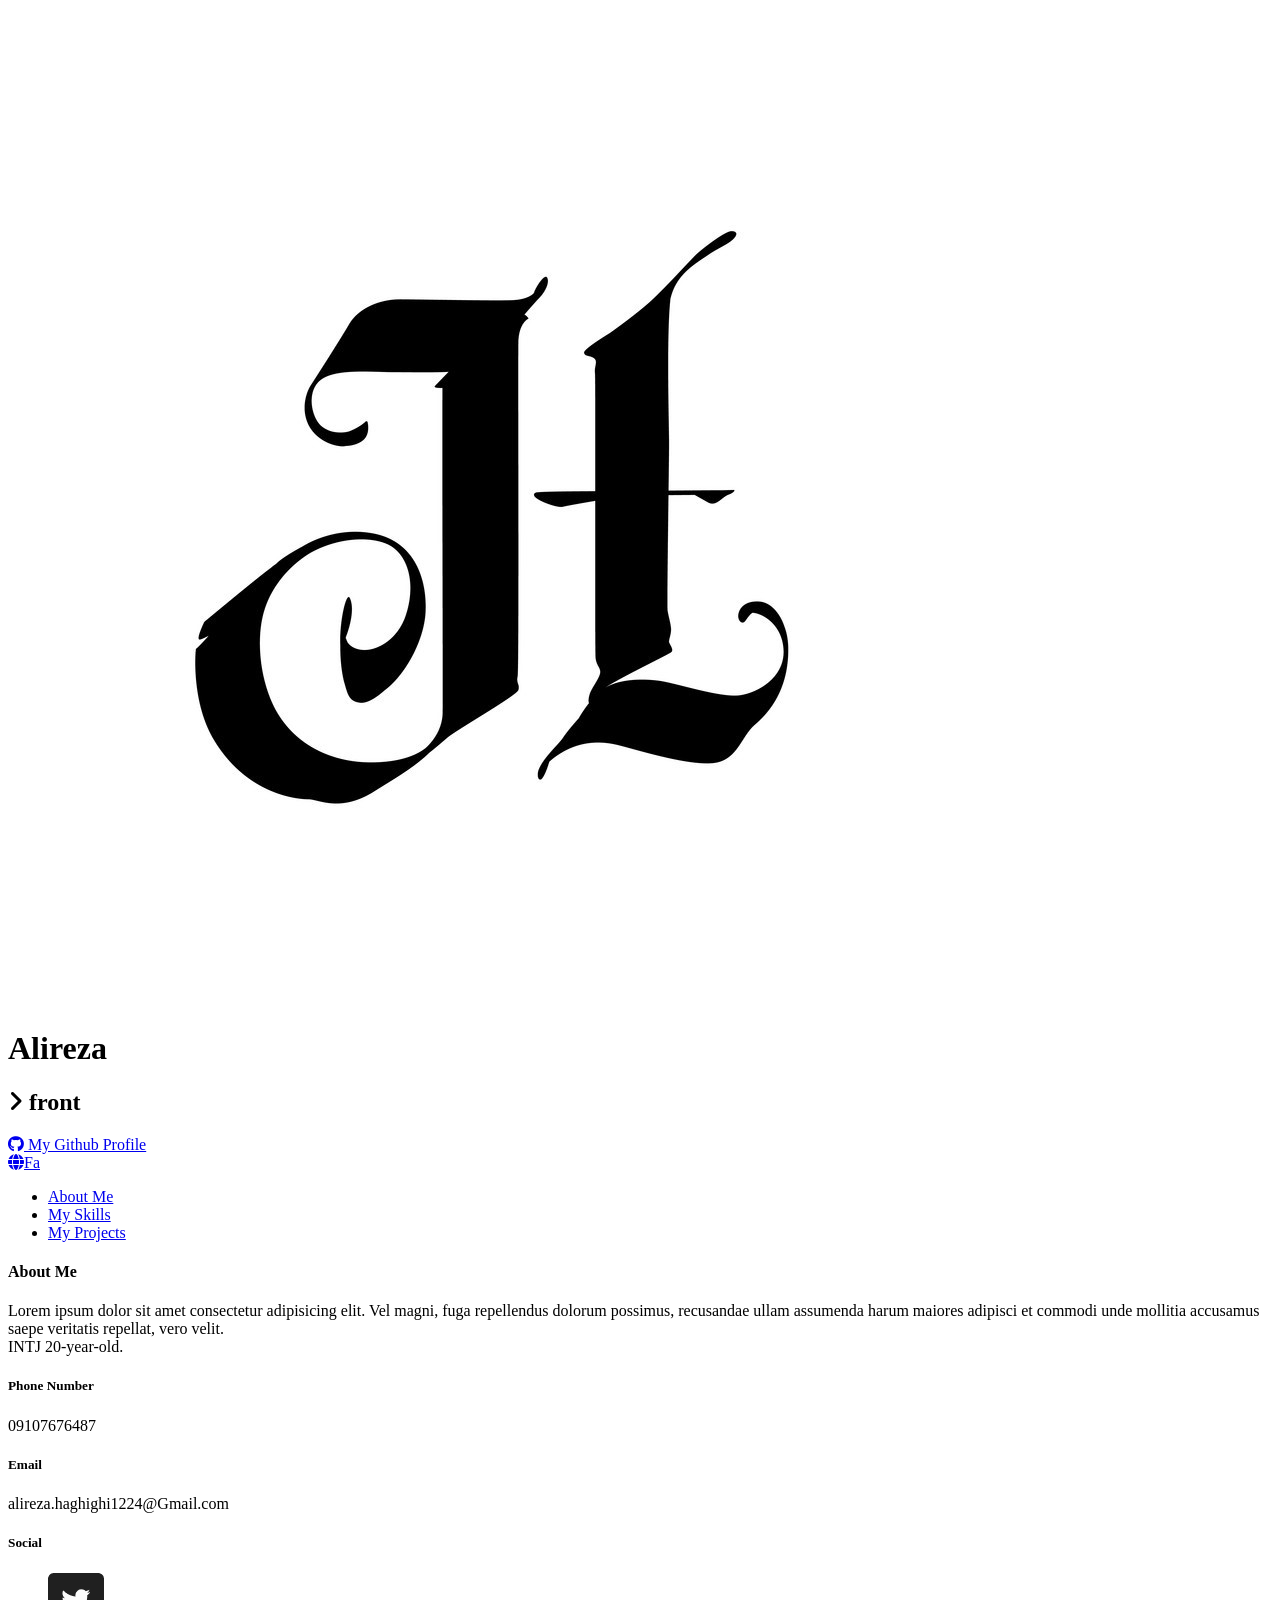
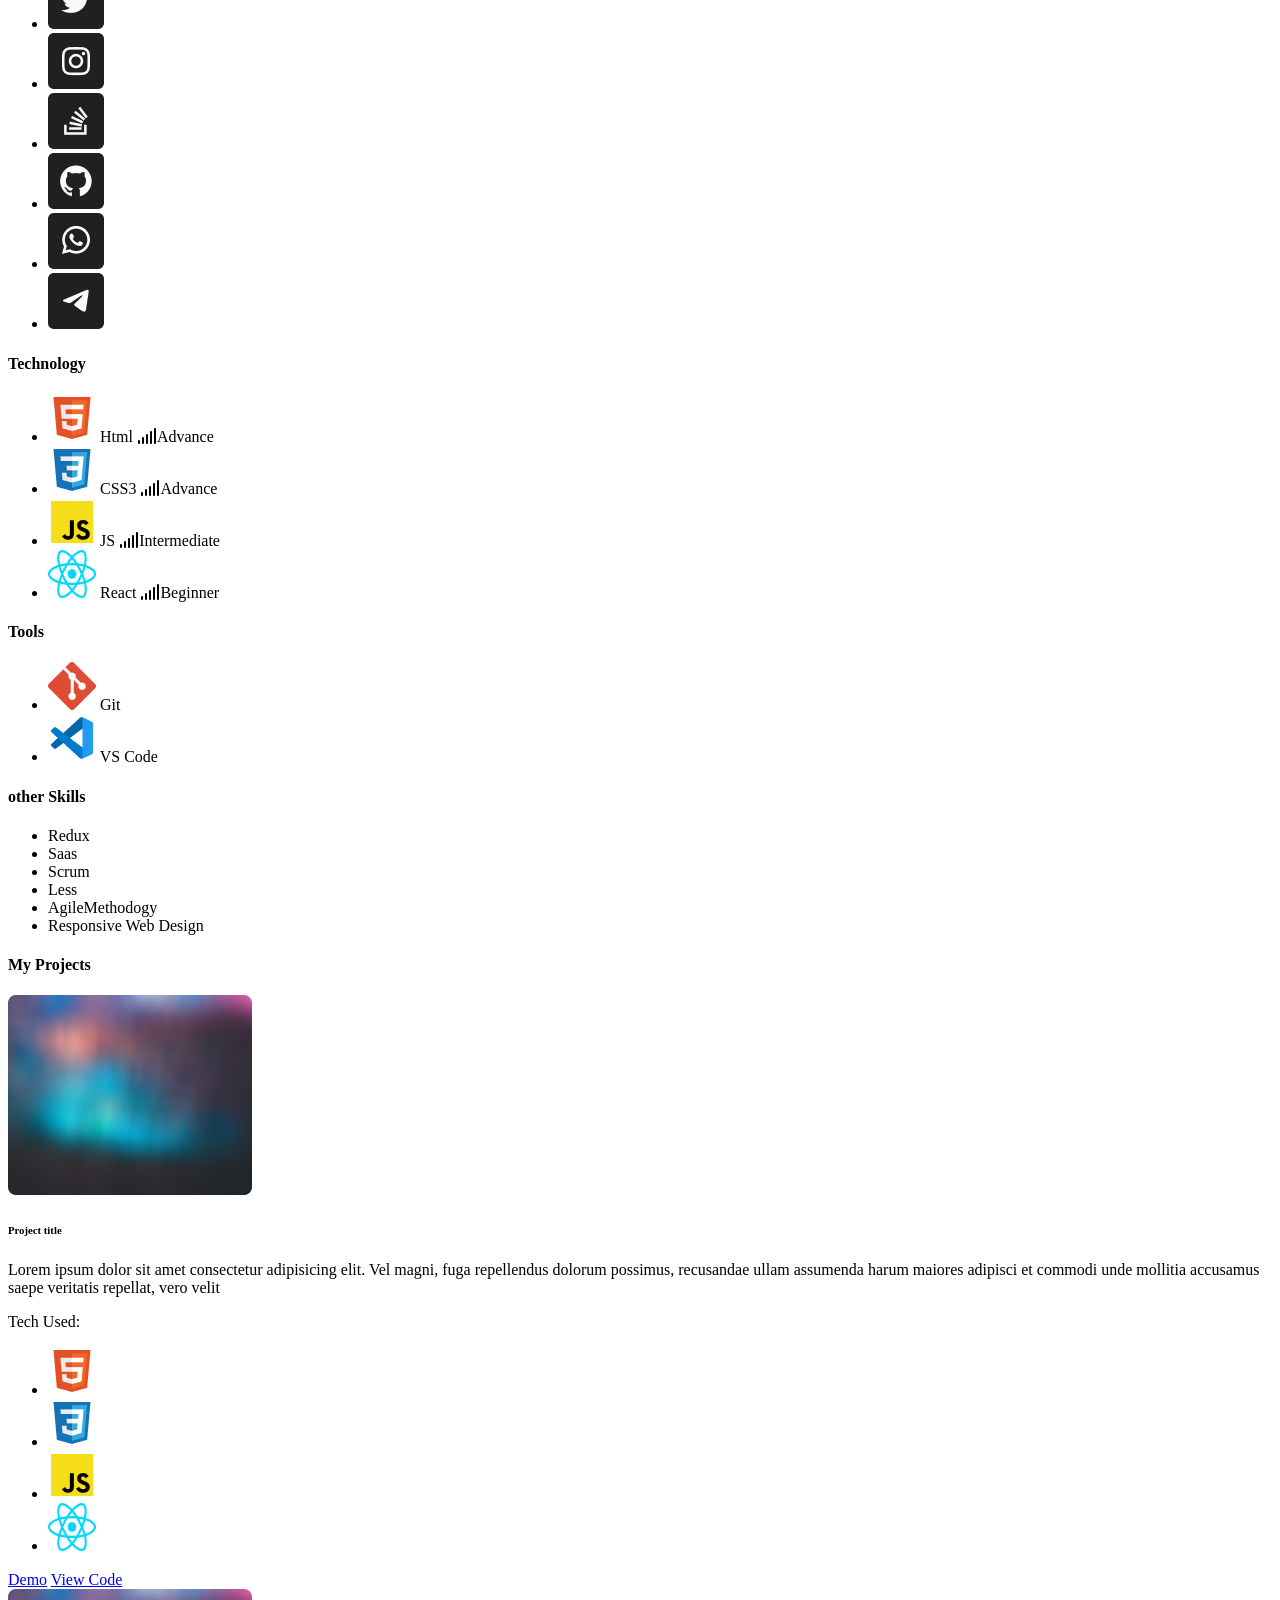
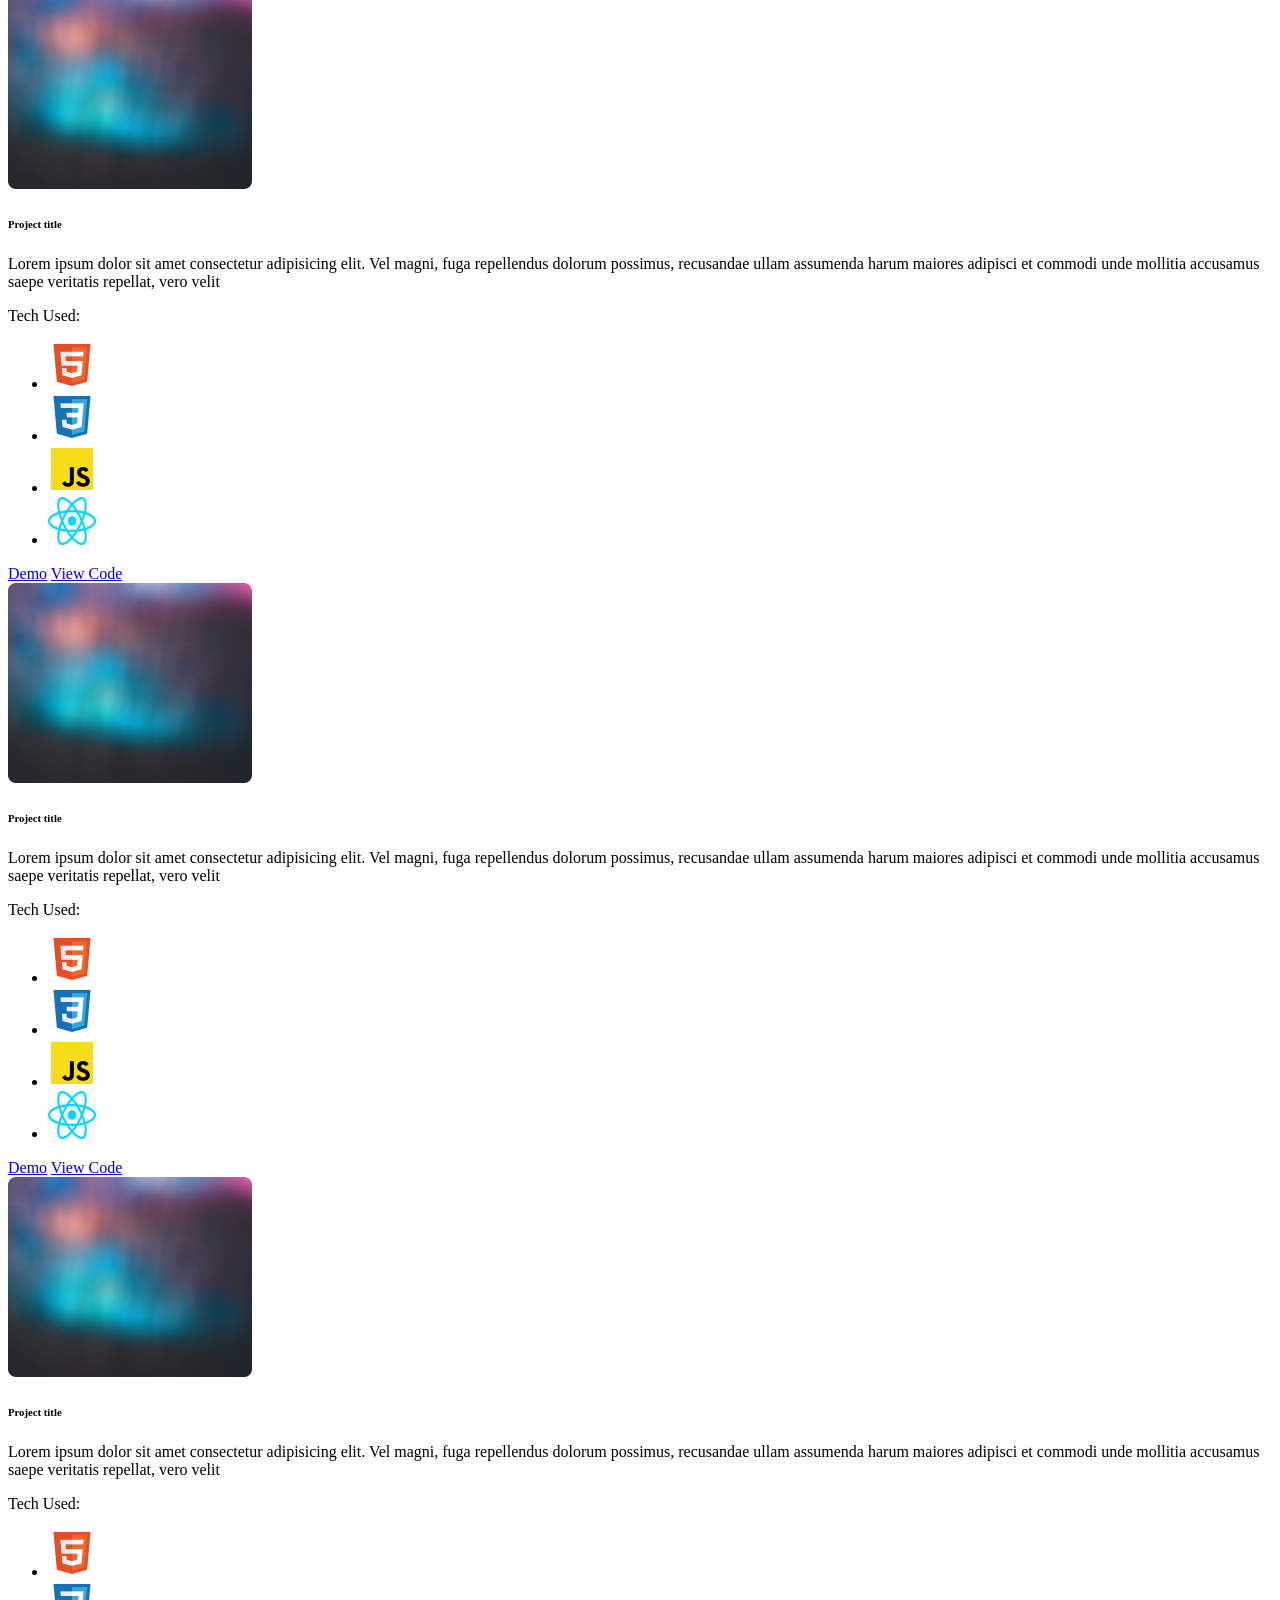
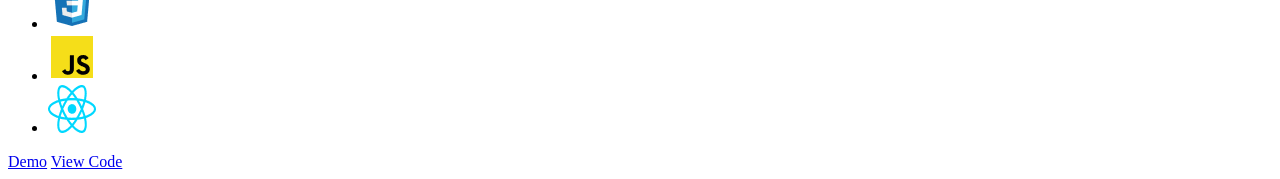
==== test 2/All.html @ 54f6dd48 "style is back" ====
<!DOCTYPE html>
<html lang="en">
  <head>
    <meta charset="UTF-8" />
    <meta name="viewport" content="width=device-width, initial-scale=1.0" />
    <title>Alireza Haghighi</title>
    <link rel="icon" type="image/x-icon" href="/images/favicon.ico" />
    <link rel="stylesheet" href="/assets/style.css" />
    <link rel="stylesheet" href="/assets/webfonts/all.min.css" />
    <link rel="stylesheet" href="/assets/responsive.css" />
  </head>
  <body>
    <!-- HEADER -->
    <header class="header">
      <img src="/assets/images/h2.jpg" alt="Haghighi" />
      <div class="title">
        <h1>Alireza</h1>
        <h2 class="position">
          <i class="fa-solid fa-angle-right"></i>
          front
        </h2>
        <a class="button" href="https://github.com" target="_blank">
          <i class="fa-brands fa-github"></i>
          My Github Profile</a
        >
      </div>
      <a class="lang" href="fa.html"> <i class="fa-solid fa-globe"></i>Fa</a>
    </header>
    <div class="contaner">
      <!-- NAVBAR -->
      <nav>
        <ul>
          <li><a href="About Me.html">About Me</a></li>
          <li><a href="My Skills.html">My Skills</a></li>
          <li><a href="My Projects.html">My Projects</a></li>
        </ul>
      </nav>
      <div class="section">
        <!-- ABOUT ME -->
        <section>
          <h4>About Me</h4>
          <p>
            Lorem ipsum dolor sit amet consectetur adipisicing elit. Vel magni,
            fuga repellendus dolorum possimus, recusandae ullam assumenda harum
            maiores adipisci et commodi unde mollitia accusamus saepe veritatis
            repellat, vero velit.<br />INTJ 20-year-old.
          </p>
          <h5>Phone Number</h5>
          <p>09107676487</p>
          <h5>Email</h5>
          <p>alireza.haghighi1224@Gmail.com</p>
          <h5>Social</h5>
          <ul class="social-icon">
            <li>
              <a href="#" target="_blank">
                <img
                  src="/assets/images/icon/social/twitter.png"
                  alt="twitter"
                />
              </a>
            </li>
            <li>
              <a href="#" target="_blank">
                <img
                  src="/assets/images/icon/social/instagram.png"
                  alt="instagram"
                />
              </a>
            </li>
            <li>
              <a href="#" target="_blank">
                <img
                  src="/assets/images/icon/social/stackoverflow.png"
                  alt="stackoverflow"
                />
              </a>
            </li>
            <li>
              <a href="#" target="_blank">
                <img src="/assets/images/icon/social/github.png" alt="Github" />
              </a>
            </li>
            <li>
              <a href="#" target="_blank">
                <img
                  src="/assets/images/icon/social/whatsapp.png"
                  alt="whatsapp"
                />
              </a>
            </li>
            <li>
              <a href="#" target="_blank">
                <img
                  src="/assets/images/icon/social/telegram.png"
                  alt="telegram"
                />
              </a>
            </li>
          </ul>
        </section>
        <!-- SKILLLS -->
        <section>
          <h4>Technology</h4>
          <ul class="skills">
            <li>
              <span>
                <img src="/assets/images/icon/html.png" alt="HTML Advance" />
                Html
              </span>
              <span> <i class="fa-solid fa-signal"></i>Advance </span>
            </li>
            <li>
              <span>
                <img src="/assets/images/icon/css.png" alt="CSS" /> CSS3
              </span>
              <span> <i class="fa-solid fa-signal"></i>Advance </span>
            </li>
            <li>
              <span> <img src="/assets/images/icon/js.png" alt="JS" /> JS</span>
              <span> <i class="fa-solid fa-signal"></i>Intermediate </span>
            </li>
            <li>
              <span>
                <img src="/assets/images/icon/react.png" alt="React" />
                React
              </span>
              <span> <i class="fa-solid fa-signal"></i>Beginner </span>
            </li>
          </ul>
          <h4>Tools</h4>
          <ul>
            <li><img src="/assets/images/icon/git.png" alt="gi" /> Git</li>
            <li>
              <img src="/assets/images/icon/vscode.png" alt="VS Code" /> VS Code
            </li>
          </ul>
          <h4>other Skills</h4>
          <ul>
            <li>Redux</li>
            <li>Saas</li>
            <li>Scrum</li>
            <li>Less</li>
            <li>AgileMethodogy</li>
            <li>Responsive Web Design</li>
          </ul>
        </section>
        <!-- PROJECTS -->
        <section>
          <h4>My Projects</h4>
          <div>
            <img src="/assets/images/placeholder.png" alt="" />
            <h6>Project title</h6>
            <p>
              Lorem ipsum dolor sit amet consectetur adipisicing elit. Vel
              magni, fuga repellendus dolorum possimus, recusandae ullam
              assumenda harum maiores adipisci et commodi unde mollitia
              accusamus saepe veritatis repellat, vero velit
            </p>
            Tech Used:
            <ul>
              <li><img src="/assets/images/icon/html.png" alt="" /></li>
              <li><img src="/assets/images/icon/css.png" alt="" /></li>
              <li><img src="/assets/images/icon/js.png" alt="" /></li>
              <li><img src="/assets/images/icon/react.png" alt="" /></li>
            </ul>
            <a href="#">Demo</a>
            <a href="#">View Code</a>
          </div>
          <div>
            <img src="/assets/images/placeholder.png" alt="" />
            <h6>Project title</h6>
            <p>
              Lorem ipsum dolor sit amet consectetur adipisicing elit. Vel
              magni, fuga repellendus dolorum possimus, recusandae ullam
              assumenda harum maiores adipisci et commodi unde mollitia
              accusamus saepe veritatis repellat, vero velit
            </p>
            Tech Used:
            <ul>
              <li><img src="/assets/images/icon/html.png" alt="" /></li>
              <li><img src="/assets/images/icon/css.png" alt="" /></li>
              <li><img src="/assets/images/icon/js.png" alt="" /></li>
              <li><img src="/assets/images/icon/react.png" alt="" /></li>
            </ul>
            <a href="#">Demo</a>
            <a href="#">View Code</a>
          </div>
          <div>
            <img src="/assets/images/placeholder.png" alt="" />
            <h6>Project title</h6>
            <p>
              Lorem ipsum dolor sit amet consectetur adipisicing elit. Vel
              magni, fuga repellendus dolorum possimus, recusandae ullam
              assumenda harum maiores adipisci et commodi unde mollitia
              accusamus saepe veritatis repellat, vero velit
            </p>
            Tech Used:
            <ul>
              <li><img src="/assets/images/icon/html.png" alt="" /></li>
              <li><img src="/assets/images/icon/css.png" alt="" /></li>
              <li><img src="/assets/images/icon/js.png" alt="" /></li>
              <li><img src="/assets/images/icon/react.png" alt="" /></li>
            </ul>
            <a href="#">Demo</a>
            <a href="#">View Code</a>
          </div>
          <div>
            <img src="/assets/images/placeholder.png" alt="" />
            <h6>Project title</h6>
            <p>
              Lorem ipsum dolor sit amet consectetur adipisicing elit. Vel
              magni, fuga repellendus dolorum possimus, recusandae ullam
              assumenda harum maiores adipisci et commodi unde mollitia
              accusamus saepe veritatis repellat, vero velit
            </p>
            Tech Used:
            <ul>
              <li><img src="/assets/images/icon/html.png" alt="" /></li>
              <li><img src="/assets/images/icon/css.png" alt="" /></li>
              <li><img src="/assets/images/icon/js.png" alt="" /></li>
              <li><img src="/assets/images/icon/react.png" alt="" /></li>
            </ul>
            <a href="#">Demo</a>
            <a href="#">View Code</a>
          </div>
        </section>
      </div>
    </div>
  </body>
</html>
---- assets/responsive.css ----
@media only screen and (max-width: 992px) {
  body,
  h5 {
    background-color: #fafafa;
    font-size: 16px;
  }

  nav {
    display: none;
  }

  .header {
    height: auto;
  }

  .lang {
    position: absolute;
    top: 20px;
    right: 20px;
  }

  .header img {
    height: 150px;
    width: 150px;
    position: absolute;
    top: 75px;
    left: 0;
    right: 0;
    margin: auto;
  }

  .header .title {
    background-color: #fafafa;
    margin: 0;
    width: 100%;
    text-align: center;
    margin-top: 150px;
    padding: 100px 20px 60px;
  }

  .header,
  .container {
    padding: 0;
  }

  .header .title h1 {
    font-size: 36px;
  }

  .header .position {
    font-size: 24px;
    margin: 30px 0;
  }

  .header .position i,
  .header .title h1,
  .button,
  .header .position,
  .button i {
    color: #333533;
  }

  .title .button {
    border: 1px solid #333533;
    width: 100%;
    display: inline-block;
    padding: 8px 0;
    background-color: #fafafa;
  }

  .section,
  .section section:last-child {
    width: auto;
    border: none;
    padding: 0 20px;
  }

  .section section {
    border-top: 1px solid #d9d9d9;
    padding: 60px 0;
  }
  .section section h4 {
    margin-top: 0;
    font-size: 20px;
  }

  .contact {
    flex-wrap: wrap;
  }

  .contact div {
    width: 100%;
  }

  .social-icon {
    padding-left: 0;
  }

  .social-icon li {
    display: inline-block;
    margin-right: 8px;
    margin-bottom: 4px;
  }
}
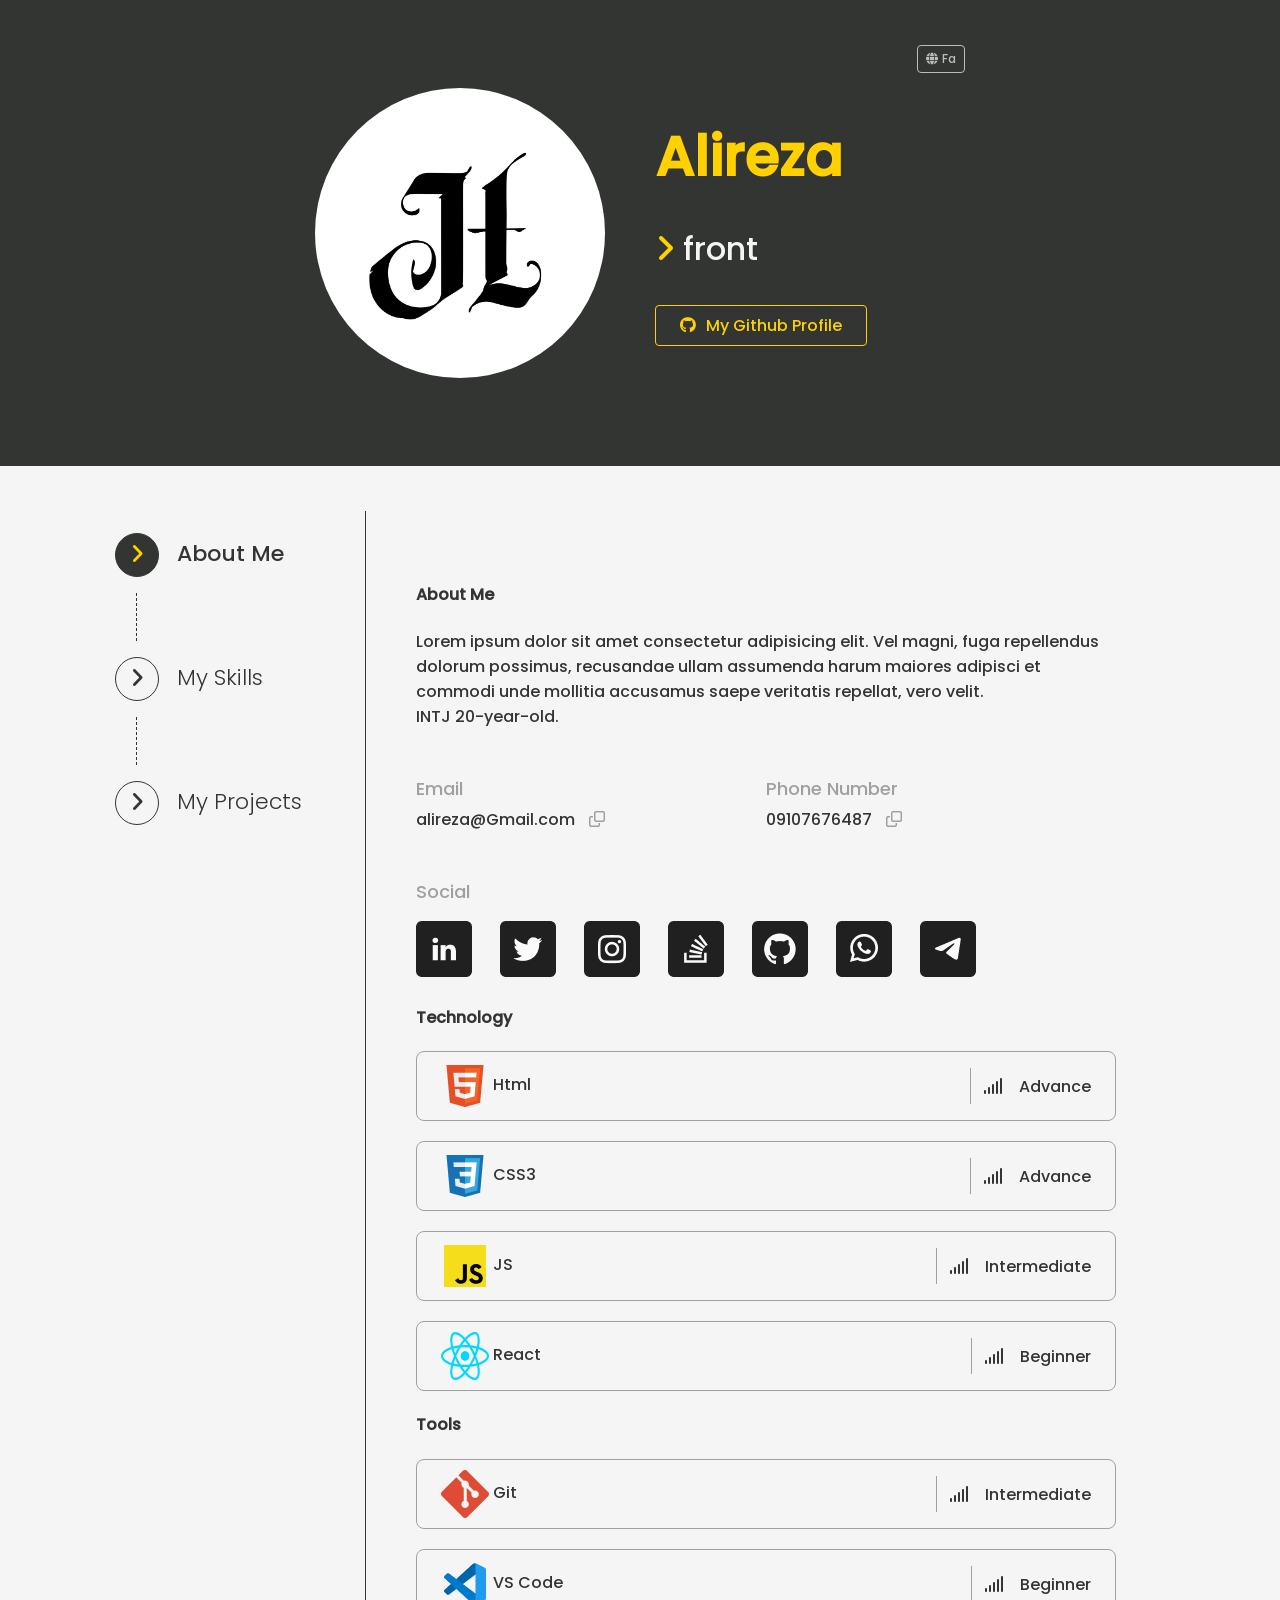
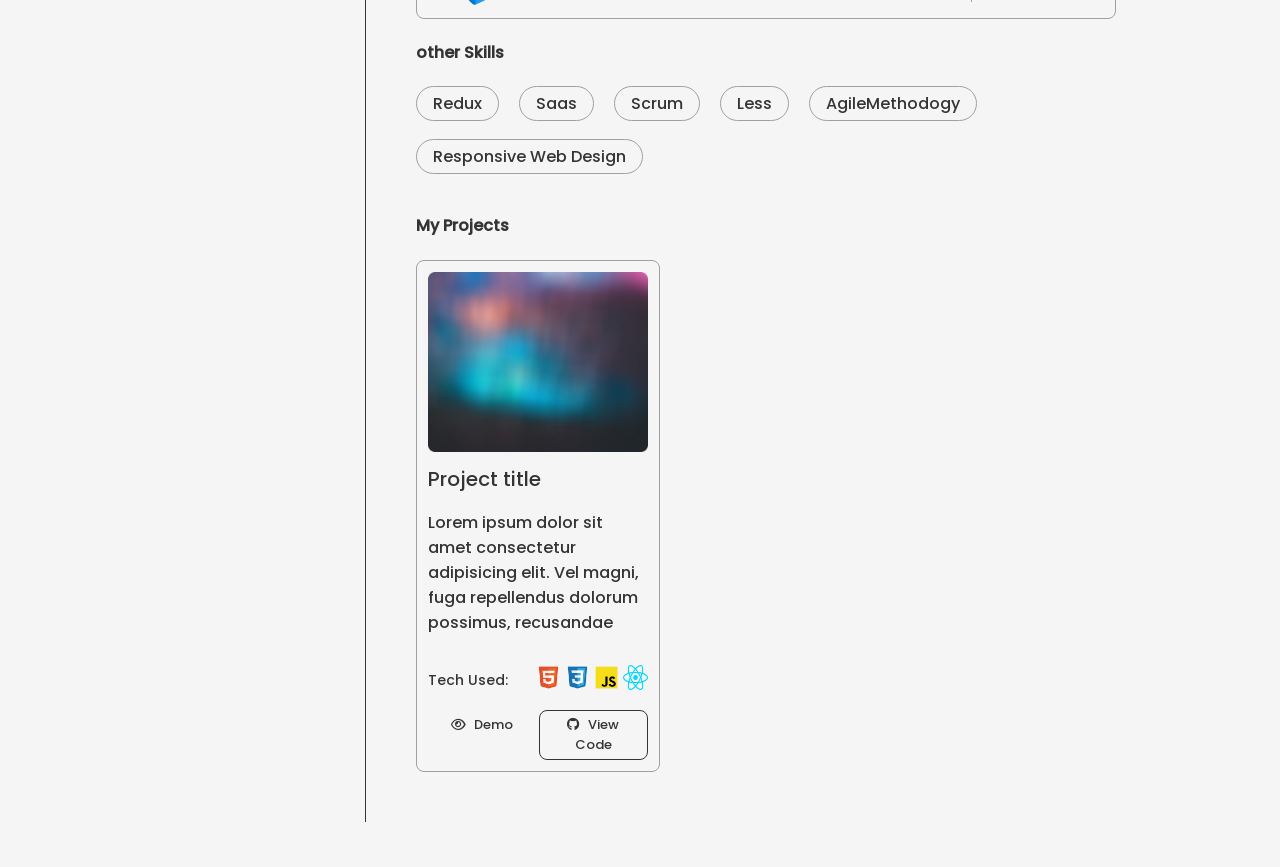
==== commit be12040b: "Merge branch 'main' of https://github.com/AlirezaHaghighi1/test-project" ====
--- a/test 2/All.html
+++ b/test 2/All.html
@@ -30,9 +30,24 @@
       <!-- NAVBAR -->
       <nav>
         <ul>
-          <li><a href="About Me.html">About Me</a></li>
-          <li><a href="My Skills.html">My Skills</a></li>
-          <li><a href="My Projects.html">My Projects</a></li>
+          <li class="active">
+            <span class="marker">
+              <i class="fa-solid fa-angle-right"></i>
+            </span>
+            About Me
+          </li>
+          <li>
+            <span class="marker">
+              <i class="fa-solid fa-angle-right"></i>
+            </span>
+            My Skills
+          </li>
+          <li>
+            <span class="marker">
+              <i class="fa-solid fa-angle-right"></i>
+            </span>
+            My Projects
+          </li>
         </ul>
       </nav>
       <div class="section">
@@ -45,55 +60,59 @@
             maiores adipisci et commodi unde mollitia accusamus saepe veritatis
             repellat, vero velit.<br />INTJ 20-year-old.
           </p>
-          <h5>Phone Number</h5>
-          <p>09107676487</p>
-          <h5>Email</h5>
-          <p>alireza.haghighi1224@Gmail.com</p>
+
+          <div class="contact">
+            <div>
+              <h5>Email</h5>
+              <p>
+                alireza@Gmail.com
+                <i class="fa-regular fa-clone"></i>
+              </p>
+            </div>
+            <div>
+              <h5>Phone Number</h5>
+              <p>
+                09107676487
+                <i class="fa-regular fa-clone"></i>
+              </p>
+            </div>
+          </div>
+
           <h5>Social</h5>
-          <ul class="social-icon">
-            <li>
-              <a href="#" target="_blank">
-                <img
-                  src="/assets/images/icon/social/twitter.png"
-                  alt="twitter"
-                />
-              </a>
-            </li>
-            <li>
-              <a href="#" target="_blank">
-                <img
-                  src="/assets/images/icon/social/instagram.png"
-                  alt="instagram"
-                />
-              </a>
-            </li>
-            <li>
-              <a href="#" target="_blank">
-                <img
-                  src="/assets/images/icon/social/stackoverflow.png"
-                  alt="stackoverflow"
-                />
-              </a>
-            </li>
-            <li>
-              <a href="#" target="_blank">
-                <img src="/assets/images/icon/social/github.png" alt="Github" />
-              </a>
-            </li>
-            <li>
-              <a href="#" target="_blank">
-                <img
-                  src="/assets/images/icon/social/whatsapp.png"
-                  alt="whatsapp"
-                />
-              </a>
-            </li>
-            <li>
-              <a href="#" target="_blank">
-                <img
-                  src="/assets/images/icon/social/telegram.png"
-                  alt="telegram"
-                />
+          <ul class="socials">
+            <li>
+              <a href="#" target="_blank">
+                <span class="linkedin"></span>
+              </a>
+            </li>
+            <li>
+              <a href="#" target="_blank">
+                <span class="twitter"></span>
+              </a>
+            </li>
+            <li>
+              <a href="#" target="_blank">
+                <span class="instagram"></span>
+              </a>
+            </li>
+            <li>
+              <a href="#" target="_blank">
+                <span class="stackoverflow"></span>
+              </a>
+            </li>
+            <li>
+              <a href="#" target="_blank">
+                <span class="github"></span>
+              </a>
+            </li>
+            <li>
+              <a href="#" target="_blank">
+                <span class="whatsapp"></span>
+              </a>
+            </li>
+            <li>
+              <a href="#" target="_blank">
+                <span class="telegram"></span>
               </a>
             </li>
           </ul>
@@ -102,40 +121,69 @@
         <section>
           <h4>Technology</h4>
           <ul class="skills">
-            <li>
-              <span>
+          <ul class="skills">
+            <li>
+              <span class="title">
                 <img src="/assets/images/icon/html.png" alt="HTML Advance" />
                 Html
               </span>
-              <span> <i class="fa-solid fa-signal"></i>Advance </span>
-            </li>
-            <li>
-              <span>
+              <span>
+                <i class="fa-solid fa-signal"></i>
+                Advance
+              </span>
+            </li>
+            <li>
+              <span class="title">
                 <img src="/assets/images/icon/css.png" alt="CSS" /> CSS3
               </span>
-              <span> <i class="fa-solid fa-signal"></i>Advance </span>
-            </li>
-            <li>
-              <span> <img src="/assets/images/icon/js.png" alt="JS" /> JS</span>
-              <span> <i class="fa-solid fa-signal"></i>Intermediate </span>
-            </li>
-            <li>
-              <span>
-                <img src="/assets/images/icon/react.png" alt="React" />
-                React
-              </span>
-              <span> <i class="fa-solid fa-signal"></i>Beginner </span>
+              <span>
+                <i class="fa-solid fa-signal"></i>
+                Advance
+              </span>
+            </li>
+            <li>
+              <span class="title">
+                <img src="/assets/images/icon/js.png" alt="JS" /> JS
+              </span>
+              <span>
+                <i class="fa-solid fa-signal"></i>
+                Intermediate
+              </span>
+            </li>
+            <li>
+              <span class="title">
+                <img src="/assets/images/icon/react.png" alt="React" /> React
+              </span>
+              <span>
+                <i class="fa-solid fa-signal"></i>
+                Beginner</span
+              >
             </li>
           </ul>
           <h4>Tools</h4>
-          <ul>
-            <li><img src="/assets/images/icon/git.png" alt="gi" /> Git</li>
-            <li>
-              <img src="/assets/images/icon/vscode.png" alt="VS Code" /> VS Code
+          <ul class="skills">
+            <li>
+              <span>
+                <img src="/assets/images/icon/git.png" alt="gi" /> Git
+              </span>
+              <span>
+                <i class="fa-solid fa-signal"></i>
+                Intermediate
+              </span>
+            </li>
+            <li>
+              <span>
+                <img src="/assets/images/icon/vscode.png" alt="VS Code" /> VS
+                Code
+              </span>
+              <span>
+                <i class="fa-solid fa-signal"></i>
+                Beginner</span
+              >
             </li>
           </ul>
           <h4>other Skills</h4>
-          <ul>
+          <ul class="other-skills">
             <li>Redux</li>
             <li>Saas</li>
             <li>Scrum</li>
@@ -147,81 +195,32 @@
         <!-- PROJECTS -->
         <section>
           <h4>My Projects</h4>
-          <div>
+          <div class="project">
             <img src="/assets/images/placeholder.png" alt="" />
-            <h6>Project title</h6>
-            <p>
+            <h6 class="title">Project title</h6>
+            <p class="desciption">
               Lorem ipsum dolor sit amet consectetur adipisicing elit. Vel
-              magni, fuga repellendus dolorum possimus, recusandae ullam
-              assumenda harum maiores adipisci et commodi unde mollitia
-              accusamus saepe veritatis repellat, vero velit
+              magni, fuga repellendus dolorum possimus, recusandae
             </p>
-            Tech Used:
-            <ul>
-              <li><img src="/assets/images/icon/html.png" alt="" /></li>
-              <li><img src="/assets/images/icon/css.png" alt="" /></li>
-              <li><img src="/assets/images/icon/js.png" alt="" /></li>
-              <li><img src="/assets/images/icon/react.png" alt="" /></li>
-            </ul>
-            <a href="#">Demo</a>
-            <a href="#">View Code</a>
-          </div>
-          <div>
-            <img src="/assets/images/placeholder.png" alt="" />
-            <h6>Project title</h6>
-            <p>
-              Lorem ipsum dolor sit amet consectetur adipisicing elit. Vel
-              magni, fuga repellendus dolorum possimus, recusandae ullam
-              assumenda harum maiores adipisci et commodi unde mollitia
-              accusamus saepe veritatis repellat, vero velit
-            </p>
-            Tech Used:
-            <ul>
-              <li><img src="/assets/images/icon/html.png" alt="" /></li>
-              <li><img src="/assets/images/icon/css.png" alt="" /></li>
-              <li><img src="/assets/images/icon/js.png" alt="" /></li>
-              <li><img src="/assets/images/icon/react.png" alt="" /></li>
-            </ul>
-            <a href="#">Demo</a>
-            <a href="#">View Code</a>
-          </div>
-          <div>
-            <img src="/assets/images/placeholder.png" alt="" />
-            <h6>Project title</h6>
-            <p>
-              Lorem ipsum dolor sit amet consectetur adipisicing elit. Vel
-              magni, fuga repellendus dolorum possimus, recusandae ullam
-              assumenda harum maiores adipisci et commodi unde mollitia
-              accusamus saepe veritatis repellat, vero velit
-            </p>
-            Tech Used:
-            <ul>
-              <li><img src="/assets/images/icon/html.png" alt="" /></li>
-              <li><img src="/assets/images/icon/css.png" alt="" /></li>
-              <li><img src="/assets/images/icon/js.png" alt="" /></li>
-              <li><img src="/assets/images/icon/react.png" alt="" /></li>
-            </ul>
-            <a href="#">Demo</a>
-            <a href="#">View Code</a>
-          </div>
-          <div>
-            <img src="/assets/images/placeholder.png" alt="" />
-            <h6>Project title</h6>
-            <p>
-              Lorem ipsum dolor sit amet consectetur adipisicing elit. Vel
-              magni, fuga repellendus dolorum possimus, recusandae ullam
-              assumenda harum maiores adipisci et commodi unde mollitia
-              accusamus saepe veritatis repellat, vero velit
-            </p>
-            Tech Used:
-            <ul>
-              <li><img src="/assets/images/icon/html.png" alt="" /></li>
-              <li><img src="/assets/images/icon/css.png" alt="" /></li>
-              <li><img src="/assets/images/icon/js.png" alt="" /></li>
-              <li><img src="/assets/images/icon/react.png" alt="" /></li>
-            </ul>
-            <a href="#">Demo</a>
-            <a href="#">View Code</a>
+            <div class="tech">
+              Tech Used:
+              <ul>
+                <li><img src="/assets/images/icon/html.png" alt="" /></li>
+                <li><img src="/assets/images/icon/css.png" alt="" /></li>
+                <li><img src="/assets/images/icon/js.png" alt="" /></li>
+                <li><img src="/assets/images/icon/react.png" alt="" /></li>
+              </ul>
+            </div>
+            <div class="buttons">
+              <a href="#">
+                <i class="fa-regular fa-eye"></i>
+                Demo</a
+              >
+              <a href="#">
+                <i class="fa-brands fa-github"></i>
+                View Code</a
+              >
+            </div>
           </div>
         </section>
       </div>
--- a/assets/style.css
+++ b/assets/style.css
@@ -0,0 +1,384 @@
+@font-face {
+  font-family: "Poppins";
+  src: url("/assets/fonts/woff/Poppins-Light.woff") format("woff"),
+    url("/assets/fonts/ttf/Poppins-Light.ttf") format("ttf");
+  font-weight: 300;
+}
+@font-face {
+  font-family: "Poppins";
+  src: url("/assets/fonts/woff/Poppins-Medium.woff") format("woff"),
+    url("/assets/fonts/ttf/Poppins-Medium.ttf") format("ttf");
+  font-weight: 400;
+}
+@font-face {
+  font-family: "Poppins";
+  src: url("/assets/fonts/woff/Poppins-Regular.woff") format("woff")
+    url("/assets/fonts/ttf/Poppins-Regular.ttf") format("ttf");
+  font-weight: 500;
+}
+
+/* global */
+
+* {
+  font-family: "Poppins", sans-serif;
+  transition: all 0.3s;
+}
+
+a {
+  text-decoration: none;
+}
+
+body {
+  background-color: #f5f5f5;
+  margin: 0;
+  color: #333533;
+}
+
+h2 {
+  font-weight: 400;
+}
+
+h5 {
+  margin-bottom: 5px;
+  color: #a0a0a0;
+  font-weight: 500;
+  font-size: 18px;
+}
+
+h6 {
+  margin: 0;
+}
+
+ul {
+  list-style: none;
+  padding: 0;
+}
+
+/* container */
+
+.header,
+.contaner {
+  display: flex;
+  padding: 45px 0;
+  justify-content: center;
+}
+
+/* header */
+
+.header {
+  background-color: #333533;
+  height: 376px;
+  align-items: center;
+}
+
+.header img {
+  width: 290px;
+  height: 290px;
+  border-radius: 50%;
+}
+
+.header .title {
+  margin: 0 50px;
+}
+
+.header .title h1 {
+  font-size: 56px;
+  margin: 0;
+  line-height: 1;
+}
+
+.header .position {
+  color: #f5f5f5;
+  font-size: 32px;
+  margin: 40px 0;
+}
+
+.header .position i,
+.header .title h1,
+.button,
+.button i {
+  color: #ffd100;
+}
+
+.button {
+  border: 1px solid #ffd100;
+  border-radius: 4px;
+  padding: 8px 24px;
+}
+
+.button:hover {
+  background-color: #ffd100;
+  color: #333533;
+}
+
+.button:hover i {
+  color: #333533;
+}
+
+.button i {
+  margin-right: 6px;
+}
+
+.lang {
+  color: #f5f5f5;
+  border: 1px solid #f5f5f5;
+  border-radius: 4px;
+  padding: 4px 8px;
+  font-size: 12px;
+  opacity: 0.7;
+  align-self: flex-start;
+}
+
+.lang i {
+  color: #f5f5f5;
+  margin-right: 4px;
+}
+
+.lang:hover {
+  opacity: 1;
+}
+
+/* nav */
+
+nav {
+  width: 250px;
+  font-size: 22px;
+  font-weight: 300;
+}
+
+nav ul li {
+  cursor: pointer;
+}
+
+nav li.active {
+  font-weight: 500;
+}
+
+nav ul li .marker {
+  display: inline-block;
+  height: 42px;
+  width: 42px;
+  border: 1px solid #333533;
+  border-radius: 50%;
+  text-align: center;
+  vertical-align: middle;
+  line-height: 42px;
+  margin-right: 12px;
+}
+
+nav ul li.active .marker,
+nav ul li:hover .marker {
+  background-color: #333533;
+  color: #ffd100;
+  font-size: 22px;
+}
+
+nav ul li:not(:last-child)::after {
+  content: "";
+  display: block;
+  border-left: 1px dashed #333533;
+  margin: 16px 0 16px 21px;
+  height: 48px;
+}
+
+/* section */
+
+.section {
+  width: 700px;
+  border-left: 1px solid #333533;
+  padding: 50px;
+}
+
+.section section:last-child {
+  width: 880px;
+}
+
+.contact {
+  display: flex;
+}
+
+.contact div {
+  width: 50%;
+}
+
+.contact p {
+  margin-top: 0;
+}
+
+.contact p i {
+  margin-left: 10px;
+  font-size: 16px;
+  color: #a0a0a0;
+  cursor: pointer;
+}
+
+.contact p i:hover {
+  color: #333533;
+}
+
+.socials li {
+  display: inline-block;
+  margin-right: 24px;
+}
+
+.socials li span {
+  display: inline-block;
+  height: 56px;
+  width: 56px;
+}
+
+.socials li span.linkedin {
+  background-image: url("/assets/images/icon/social/linkedin.png");
+}
+
+.socials li:hover span.linkedin {
+  background-image: url("/assets/images/icon/social/linkedin-hover.png");
+}
+
+.socials li span.twitter {
+  background-image: url("/assets/images/icon/social/twitter.png");
+}
+
+.socials li:hover span.twitter {
+  background-image: url("/assets/images/icon/social/twitter-hover.png");
+}
+
+.socials li span.instagram {
+  background-image: url("/assets/images/icon/social/instagram.png");
+}
+
+.socials li:hover span.instagram {
+  background-image: url("/assets/images/icon/social/instagram-hover.png");
+}
+
+.socials li span.stackoverflow {
+  background-image: url("/assets/images/icon/social/stackoverflow.png");
+}
+
+.socials li:hover span.stackoverflow {
+  background-image: url("/assets/images/icon/social/stackoverflow-hover.png");
+}
+
+.socials li span.github {
+  background-image: url("/assets/images/icon/social/github.png");
+}
+
+.socials li:hover span.github {
+  background-image: url("/assets/images/icon/social/github-hover.png");
+}
+
+.socials li span.whatsapp {
+  background-image: url("/assets/images/icon/social/whatsapp.png");
+}
+
+.socials li:hover span.whatsapp {
+  background-image: url("/assets/images/icon/social/whatsapp-hover.png");
+}
+
+.socials li span.telegram {
+  background-image: url("/assets/images/icon/social/telegram.png");
+}
+
+.socials li:hover span.telegram {
+  background-image: url("/assets/images/icon/social/telegram-hover.png");
+}
+
+.skills li {
+  display: flex;
+  border: 1px solid #a0a0a0;
+  border-radius: 8px;
+  justify-content: space-between;
+  align-items: center;
+  margin-bottom: 20px;
+  padding: 10px 24px;
+}
+
+.skills li img {
+  vertical-align: middle;
+}
+
+.skills .title {
+  font-weight: 500;
+}
+
+.skills li i {
+  padding: 10px 12px;
+  border-left: 1px solid #a0a0a0;
+}
+
+.other-skills li {
+  border: 1px solid #a0a0a0;
+  border-radius: 24px;
+  display: inline-block;
+  padding: 4px 16px;
+  margin: 0 16px 18px 0;
+}
+
+.project {
+  border: 1px solid #a0a0a0;
+  border-radius: 8px;
+  padding: 11px;
+  width: 25%;
+  display: flex;
+  flex-direction: column;
+}
+
+.project .title {
+  font-weight: 500;
+  font-size: 20px;
+  margin-top: 12px;
+}
+
+.project .description {
+  font-size: 14px;
+}
+
+.tech {
+  display: flex;
+  justify-content: space-between;
+  align-items: center;
+  font-weight: 500;
+  font-size: 14px;
+}
+
+.tech ul li {
+  display: inline-block;
+}
+
+.tech ul img {
+  width: 25px;
+}
+
+.project .buttons {
+  display: flex;
+}
+
+.project .buttons a {
+  font-size: 13px;
+  font-weight: 500;
+  width: 50%;
+  color: #333533;
+  padding: 4px 8px;
+  border: 1px solid transparent;
+  text-align: center;
+}
+
+.project .buttons a:last-child,
+.project .buttons a:first-child:hover {
+  border-radius: 8px;
+  border: 1px solid #333533;
+}
+
+.project .buttons a:last-child {
+  border: 1px solid #333533;
+  margin-left: 2px;
+}
+
+.project .buttons a:last-child:hover {
+  color: #f5f5f5;
+  background-color: #333533;
+}
+
+.project .buttons a i {
+  margin-right: 5px;
+}
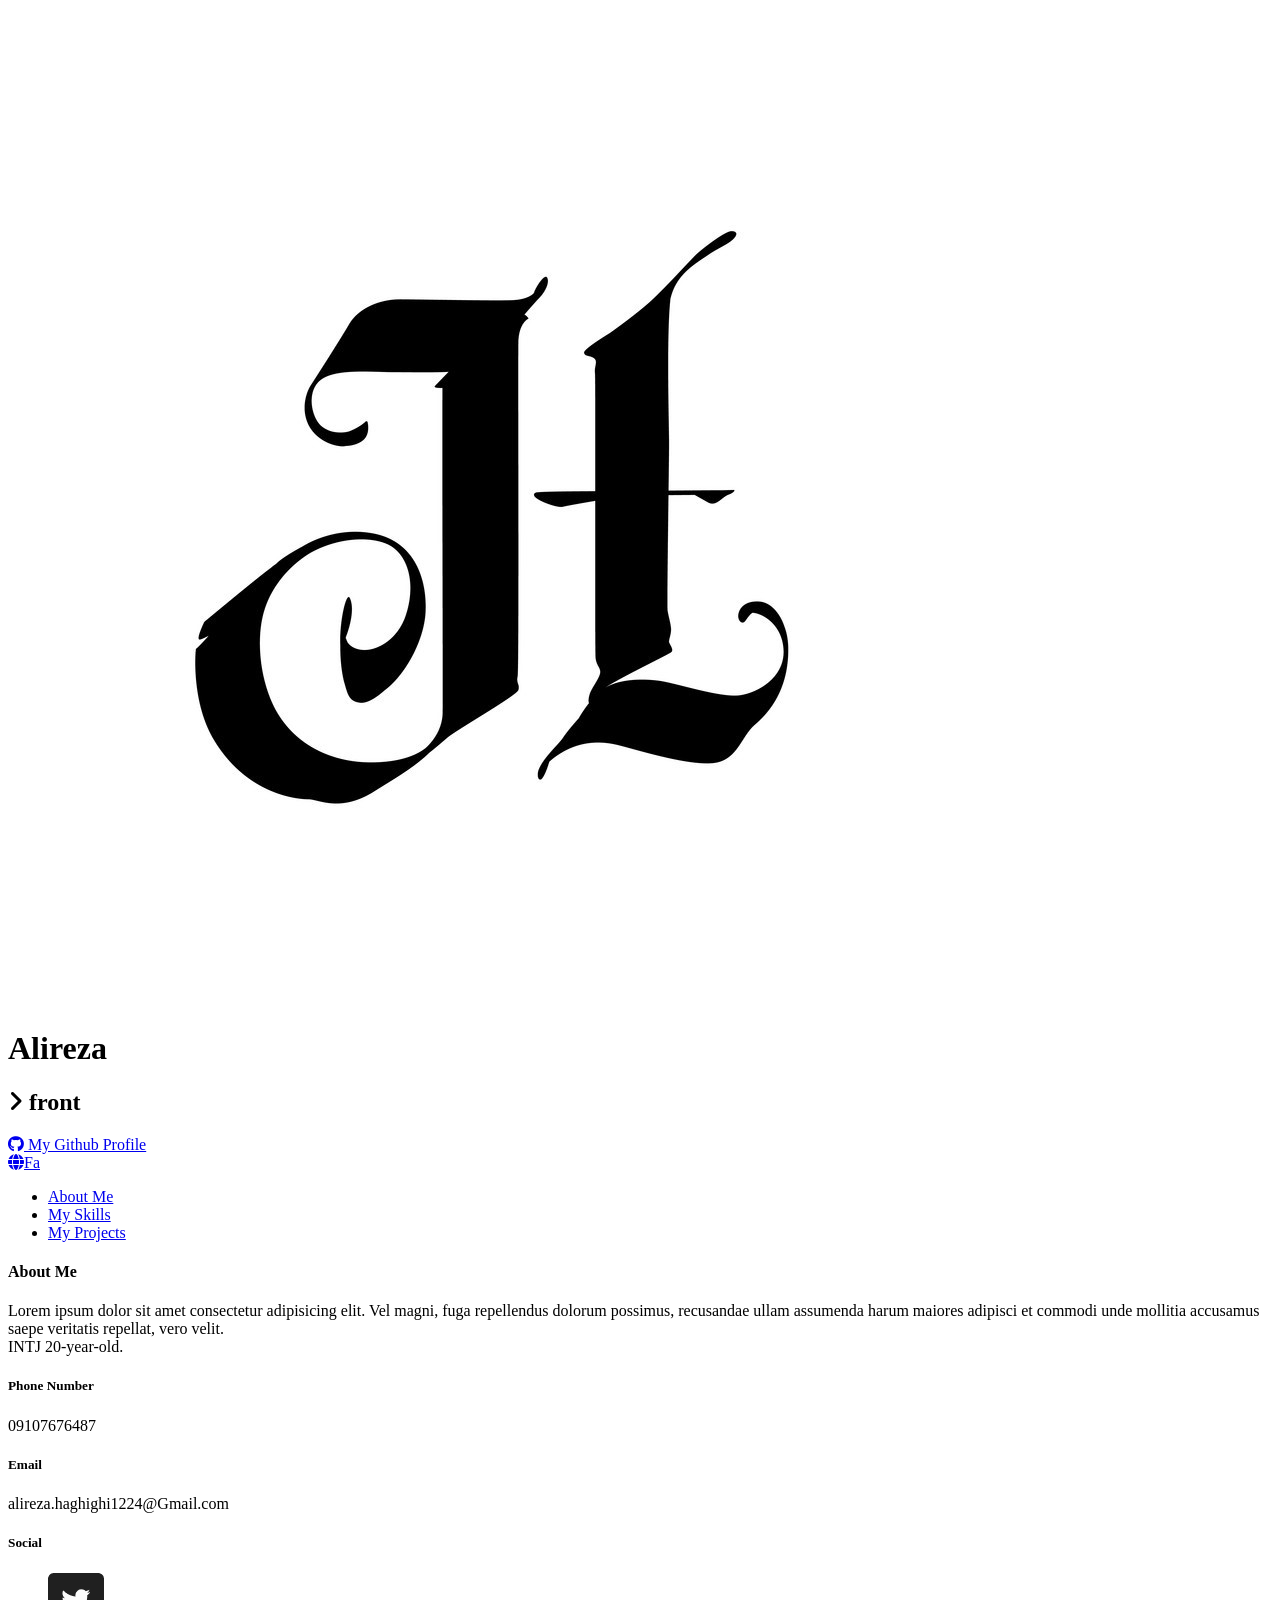
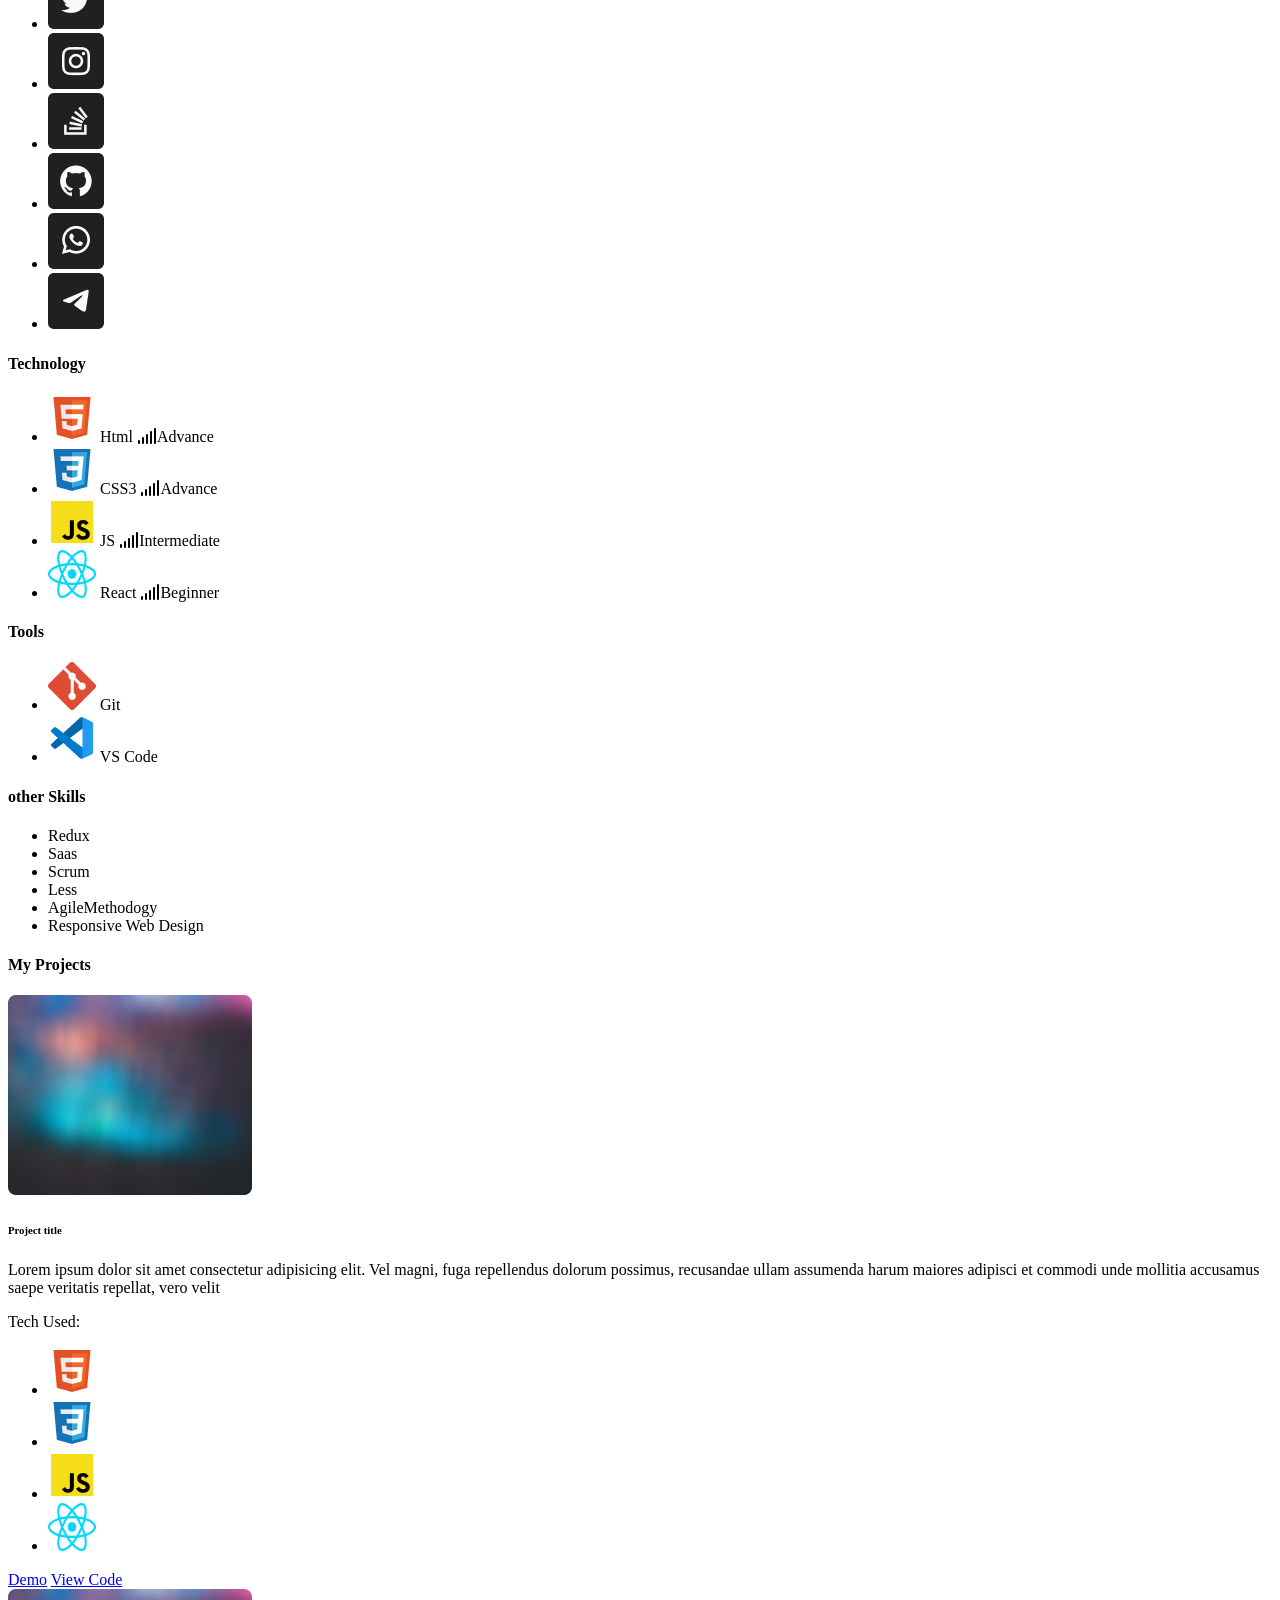
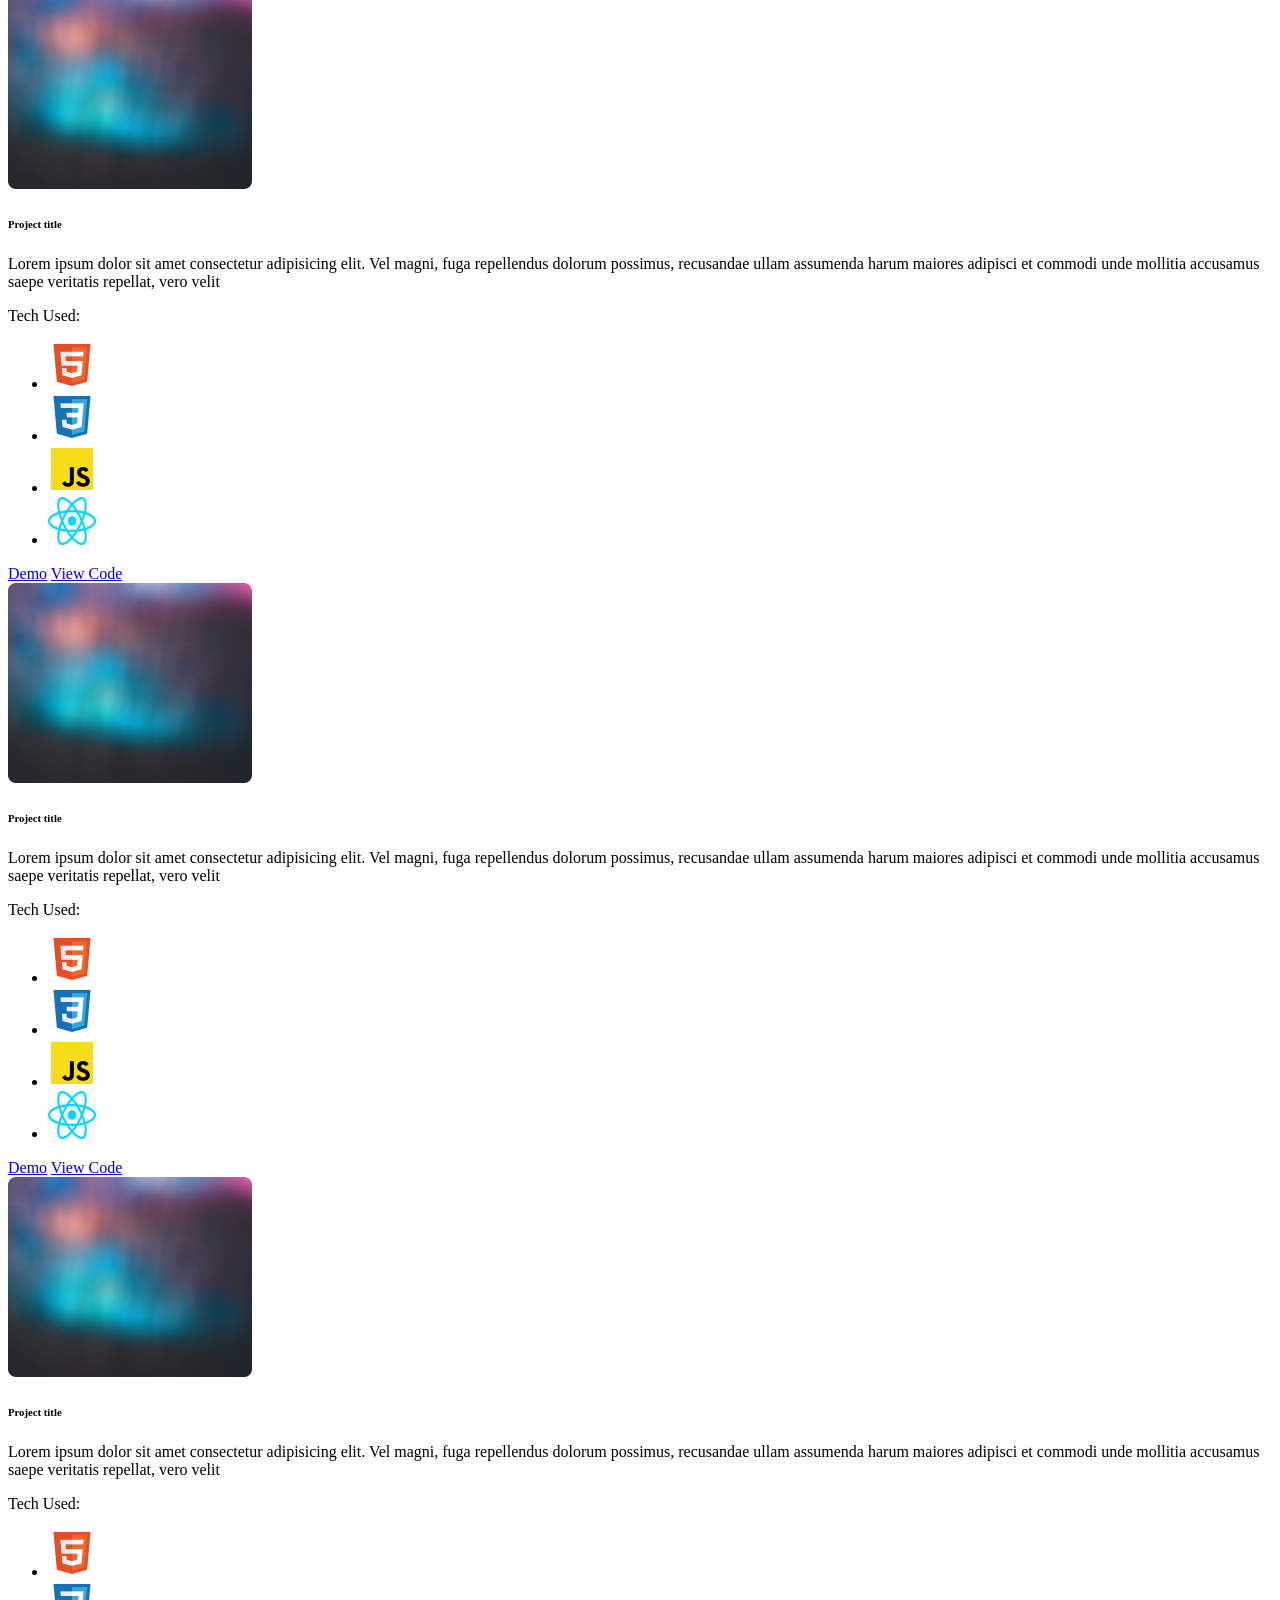
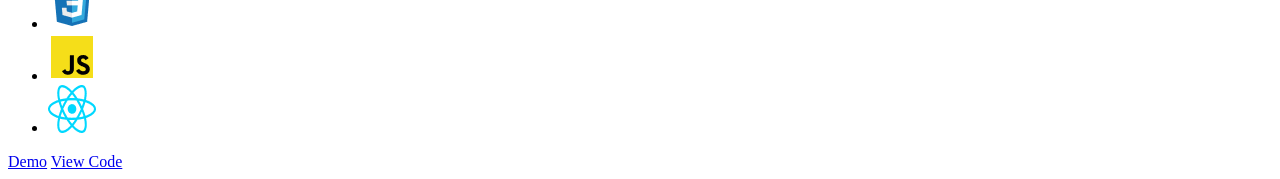
==== commit eda54fde: "style is back2" ====
--- a/test 2/All.html
+++ b/test 2/All.html
@@ -5,7 +5,7 @@
     <meta name="viewport" content="width=device-width, initial-scale=1.0" />
     <title>Alireza Haghighi</title>
     <link rel="icon" type="image/x-icon" href="/images/favicon.ico" />
-    <link rel="stylesheet" href="/assets/style.css" />
+    <link rel="stylesheet" href="/assets/" />
     <link rel="stylesheet" href="/assets/webfonts/all.min.css" />
     <link rel="stylesheet" href="/assets/responsive.css" />
   </head>
@@ -30,24 +30,9 @@
       <!-- NAVBAR -->
       <nav>
         <ul>
-          <li class="active">
-            <span class="marker">
-              <i class="fa-solid fa-angle-right"></i>
-            </span>
-            About Me
-          </li>
-          <li>
-            <span class="marker">
-              <i class="fa-solid fa-angle-right"></i>
-            </span>
-            My Skills
-          </li>
-          <li>
-            <span class="marker">
-              <i class="fa-solid fa-angle-right"></i>
-            </span>
-            My Projects
-          </li>
+          <li><a href="About Me.html">About Me</a></li>
+          <li><a href="My Skills.html">My Skills</a></li>
+          <li><a href="My Projects.html">My Projects</a></li>
         </ul>
       </nav>
       <div class="section">
@@ -60,59 +45,55 @@
             maiores adipisci et commodi unde mollitia accusamus saepe veritatis
             repellat, vero velit.<br />INTJ 20-year-old.
           </p>
-
-          <div class="contact">
-            <div>
-              <h5>Email</h5>
-              <p>
-                alireza@Gmail.com
-                <i class="fa-regular fa-clone"></i>
-              </p>
-            </div>
-            <div>
-              <h5>Phone Number</h5>
-              <p>
-                09107676487
-                <i class="fa-regular fa-clone"></i>
-              </p>
-            </div>
-          </div>
-
+          <h5>Phone Number</h5>
+          <p>09107676487</p>
+          <h5>Email</h5>
+          <p>alireza.haghighi1224@Gmail.com</p>
           <h5>Social</h5>
-          <ul class="socials">
-            <li>
-              <a href="#" target="_blank">
-                <span class="linkedin"></span>
-              </a>
-            </li>
-            <li>
-              <a href="#" target="_blank">
-                <span class="twitter"></span>
-              </a>
-            </li>
-            <li>
-              <a href="#" target="_blank">
-                <span class="instagram"></span>
-              </a>
-            </li>
-            <li>
-              <a href="#" target="_blank">
-                <span class="stackoverflow"></span>
-              </a>
-            </li>
-            <li>
-              <a href="#" target="_blank">
-                <span class="github"></span>
-              </a>
-            </li>
-            <li>
-              <a href="#" target="_blank">
-                <span class="whatsapp"></span>
-              </a>
-            </li>
-            <li>
-              <a href="#" target="_blank">
-                <span class="telegram"></span>
+          <ul class="social-icon">
+            <li>
+              <a href="#" target="_blank">
+                <img
+                  src="/assets/images/icon/social/twitter.png"
+                  alt="twitter"
+                />
+              </a>
+            </li>
+            <li>
+              <a href="#" target="_blank">
+                <img
+                  src="/assets/images/icon/social/instagram.png"
+                  alt="instagram"
+                />
+              </a>
+            </li>
+            <li>
+              <a href="#" target="_blank">
+                <img
+                  src="/assets/images/icon/social/stackoverflow.png"
+                  alt="stackoverflow"
+                />
+              </a>
+            </li>
+            <li>
+              <a href="#" target="_blank">
+                <img src="/assets/images/icon/social/github.png" alt="Github" />
+              </a>
+            </li>
+            <li>
+              <a href="#" target="_blank">
+                <img
+                  src="/assets/images/icon/social/whatsapp.png"
+                  alt="whatsapp"
+                />
+              </a>
+            </li>
+            <li>
+              <a href="#" target="_blank">
+                <img
+                  src="/assets/images/icon/social/telegram.png"
+                  alt="telegram"
+                />
               </a>
             </li>
           </ul>
@@ -121,69 +102,40 @@
         <section>
           <h4>Technology</h4>
           <ul class="skills">
-          <ul class="skills">
-            <li>
-              <span class="title">
+            <li>
+              <span>
                 <img src="/assets/images/icon/html.png" alt="HTML Advance" />
                 Html
               </span>
+              <span> <i class="fa-solid fa-signal"></i>Advance </span>
+            </li>
+            <li>
               <span>
-                <i class="fa-solid fa-signal"></i>
-                Advance
-              </span>
-            </li>
-            <li>
-              <span class="title">
                 <img src="/assets/images/icon/css.png" alt="CSS" /> CSS3
               </span>
+              <span> <i class="fa-solid fa-signal"></i>Advance </span>
+            </li>
+            <li>
+              <span> <img src="/assets/images/icon/js.png" alt="JS" /> JS</span>
+              <span> <i class="fa-solid fa-signal"></i>Intermediate </span>
+            </li>
+            <li>
               <span>
-                <i class="fa-solid fa-signal"></i>
-                Advance
+                <img src="/assets/images/icon/react.png" alt="React" />
+                React
               </span>
-            </li>
-            <li>
-              <span class="title">
-                <img src="/assets/images/icon/js.png" alt="JS" /> JS
-              </span>
-              <span>
-                <i class="fa-solid fa-signal"></i>
-                Intermediate
-              </span>
-            </li>
-            <li>
-              <span class="title">
-                <img src="/assets/images/icon/react.png" alt="React" /> React
-              </span>
-              <span>
-                <i class="fa-solid fa-signal"></i>
-                Beginner</span
-              >
+              <span> <i class="fa-solid fa-signal"></i>Beginner </span>
             </li>
           </ul>
           <h4>Tools</h4>
-          <ul class="skills">
-            <li>
-              <span>
-                <img src="/assets/images/icon/git.png" alt="gi" /> Git
-              </span>
-              <span>
-                <i class="fa-solid fa-signal"></i>
-                Intermediate
-              </span>
-            </li>
-            <li>
-              <span>
-                <img src="/assets/images/icon/vscode.png" alt="VS Code" /> VS
-                Code
-              </span>
-              <span>
-                <i class="fa-solid fa-signal"></i>
-                Beginner</span
-              >
+          <ul>
+            <li><img src="/assets/images/icon/git.png" alt="gi" /> Git</li>
+            <li>
+              <img src="/assets/images/icon/vscode.png" alt="VS Code" /> VS Code
             </li>
           </ul>
           <h4>other Skills</h4>
-          <ul class="other-skills">
+          <ul>
             <li>Redux</li>
             <li>Saas</li>
             <li>Scrum</li>
@@ -195,32 +147,81 @@
         <!-- PROJECTS -->
         <section>
           <h4>My Projects</h4>
-          <div class="project">
-            <img src="/assets/images/placeholder.png" alt="" />
-            <h6 class="title">Project title</h6>
-            <p class="desciption">
-              Lorem ipsum dolor sit amet consectetur adipisicing elit. Vel
-              magni, fuga repellendus dolorum possimus, recusandae
-            </p>
-            <div class="tech">
-              Tech Used:
-              <ul>
-                <li><img src="/assets/images/icon/html.png" alt="" /></li>
-                <li><img src="/assets/images/icon/css.png" alt="" /></li>
-                <li><img src="/assets/images/icon/js.png" alt="" /></li>
-                <li><img src="/assets/images/icon/react.png" alt="" /></li>
-              </ul>
-            </div>
-            <div class="buttons">
-              <a href="#">
-                <i class="fa-regular fa-eye"></i>
-                Demo</a
-              >
-              <a href="#">
-                <i class="fa-brands fa-github"></i>
-                View Code</a
-              >
-            </div>
+          <div>
+            <img src="/assets/images/placeholder.png" alt="" />
+            <h6>Project title</h6>
+            <p>
+              Lorem ipsum dolor sit amet consectetur adipisicing elit. Vel
+              magni, fuga repellendus dolorum possimus, recusandae ullam
+              assumenda harum maiores adipisci et commodi unde mollitia
+              accusamus saepe veritatis repellat, vero velit
+            </p>
+            Tech Used:
+            <ul>
+              <li><img src="/assets/images/icon/html.png" alt="" /></li>
+              <li><img src="/assets/images/icon/css.png" alt="" /></li>
+              <li><img src="/assets/images/icon/js.png" alt="" /></li>
+              <li><img src="/assets/images/icon/react.png" alt="" /></li>
+            </ul>
+            <a href="#">Demo</a>
+            <a href="#">View Code</a>
+          </div>
+          <div>
+            <img src="/assets/images/placeholder.png" alt="" />
+            <h6>Project title</h6>
+            <p>
+              Lorem ipsum dolor sit amet consectetur adipisicing elit. Vel
+              magni, fuga repellendus dolorum possimus, recusandae ullam
+              assumenda harum maiores adipisci et commodi unde mollitia
+              accusamus saepe veritatis repellat, vero velit
+            </p>
+            Tech Used:
+            <ul>
+              <li><img src="/assets/images/icon/html.png" alt="" /></li>
+              <li><img src="/assets/images/icon/css.png" alt="" /></li>
+              <li><img src="/assets/images/icon/js.png" alt="" /></li>
+              <li><img src="/assets/images/icon/react.png" alt="" /></li>
+            </ul>
+            <a href="#">Demo</a>
+            <a href="#">View Code</a>
+          </div>
+          <div>
+            <img src="/assets/images/placeholder.png" alt="" />
+            <h6>Project title</h6>
+            <p>
+              Lorem ipsum dolor sit amet consectetur adipisicing elit. Vel
+              magni, fuga repellendus dolorum possimus, recusandae ullam
+              assumenda harum maiores adipisci et commodi unde mollitia
+              accusamus saepe veritatis repellat, vero velit
+            </p>
+            Tech Used:
+            <ul>
+              <li><img src="/assets/images/icon/html.png" alt="" /></li>
+              <li><img src="/assets/images/icon/css.png" alt="" /></li>
+              <li><img src="/assets/images/icon/js.png" alt="" /></li>
+              <li><img src="/assets/images/icon/react.png" alt="" /></li>
+            </ul>
+            <a href="#">Demo</a>
+            <a href="#">View Code</a>
+          </div>
+          <div>
+            <img src="/assets/images/placeholder.png" alt="" />
+            <h6>Project title</h6>
+            <p>
+              Lorem ipsum dolor sit amet consectetur adipisicing elit. Vel
+              magni, fuga repellendus dolorum possimus, recusandae ullam
+              assumenda harum maiores adipisci et commodi unde mollitia
+              accusamus saepe veritatis repellat, vero velit
+            </p>
+            Tech Used:
+            <ul>
+              <li><img src="/assets/images/icon/html.png" alt="" /></li>
+              <li><img src="/assets/images/icon/css.png" alt="" /></li>
+              <li><img src="/assets/images/icon/js.png" alt="" /></li>
+              <li><img src="/assets/images/icon/react.png" alt="" /></li>
+            </ul>
+            <a href="#">Demo</a>
+            <a href="#">View Code</a>
           </div>
         </section>
       </div>
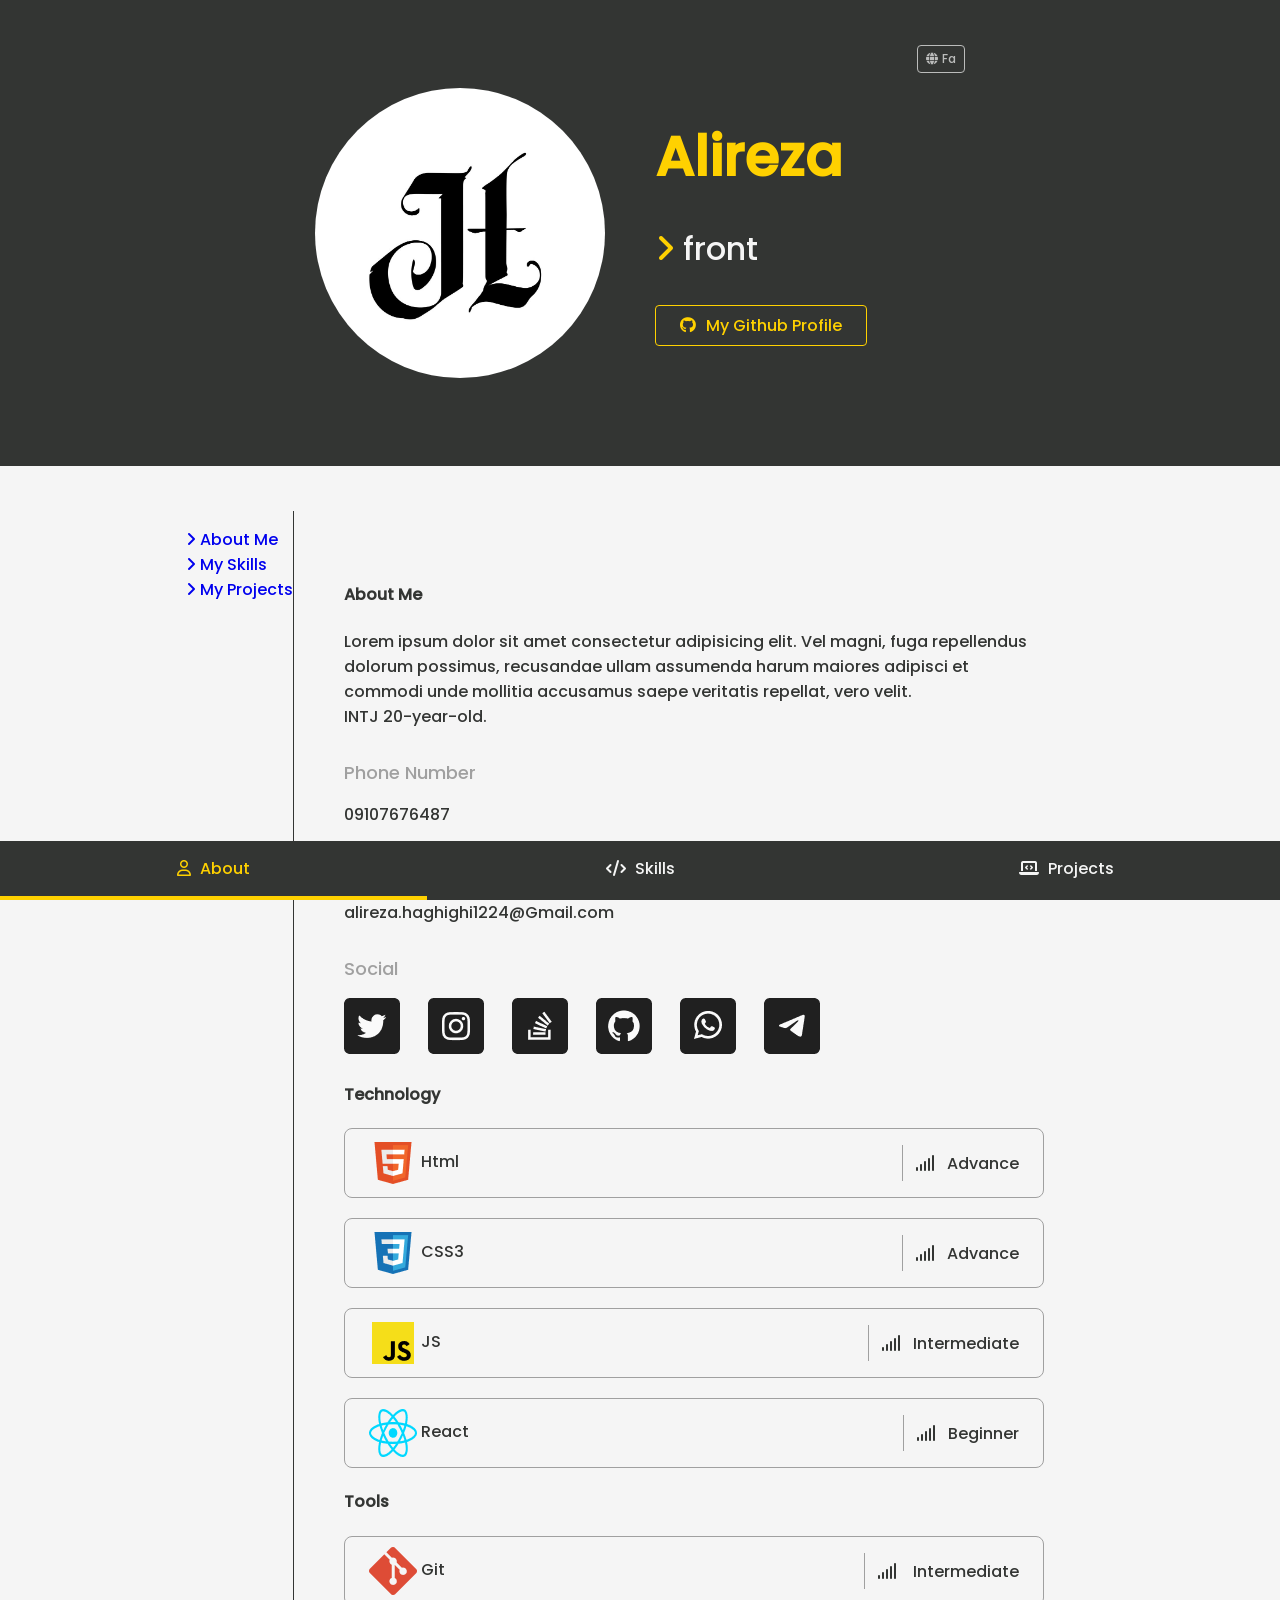
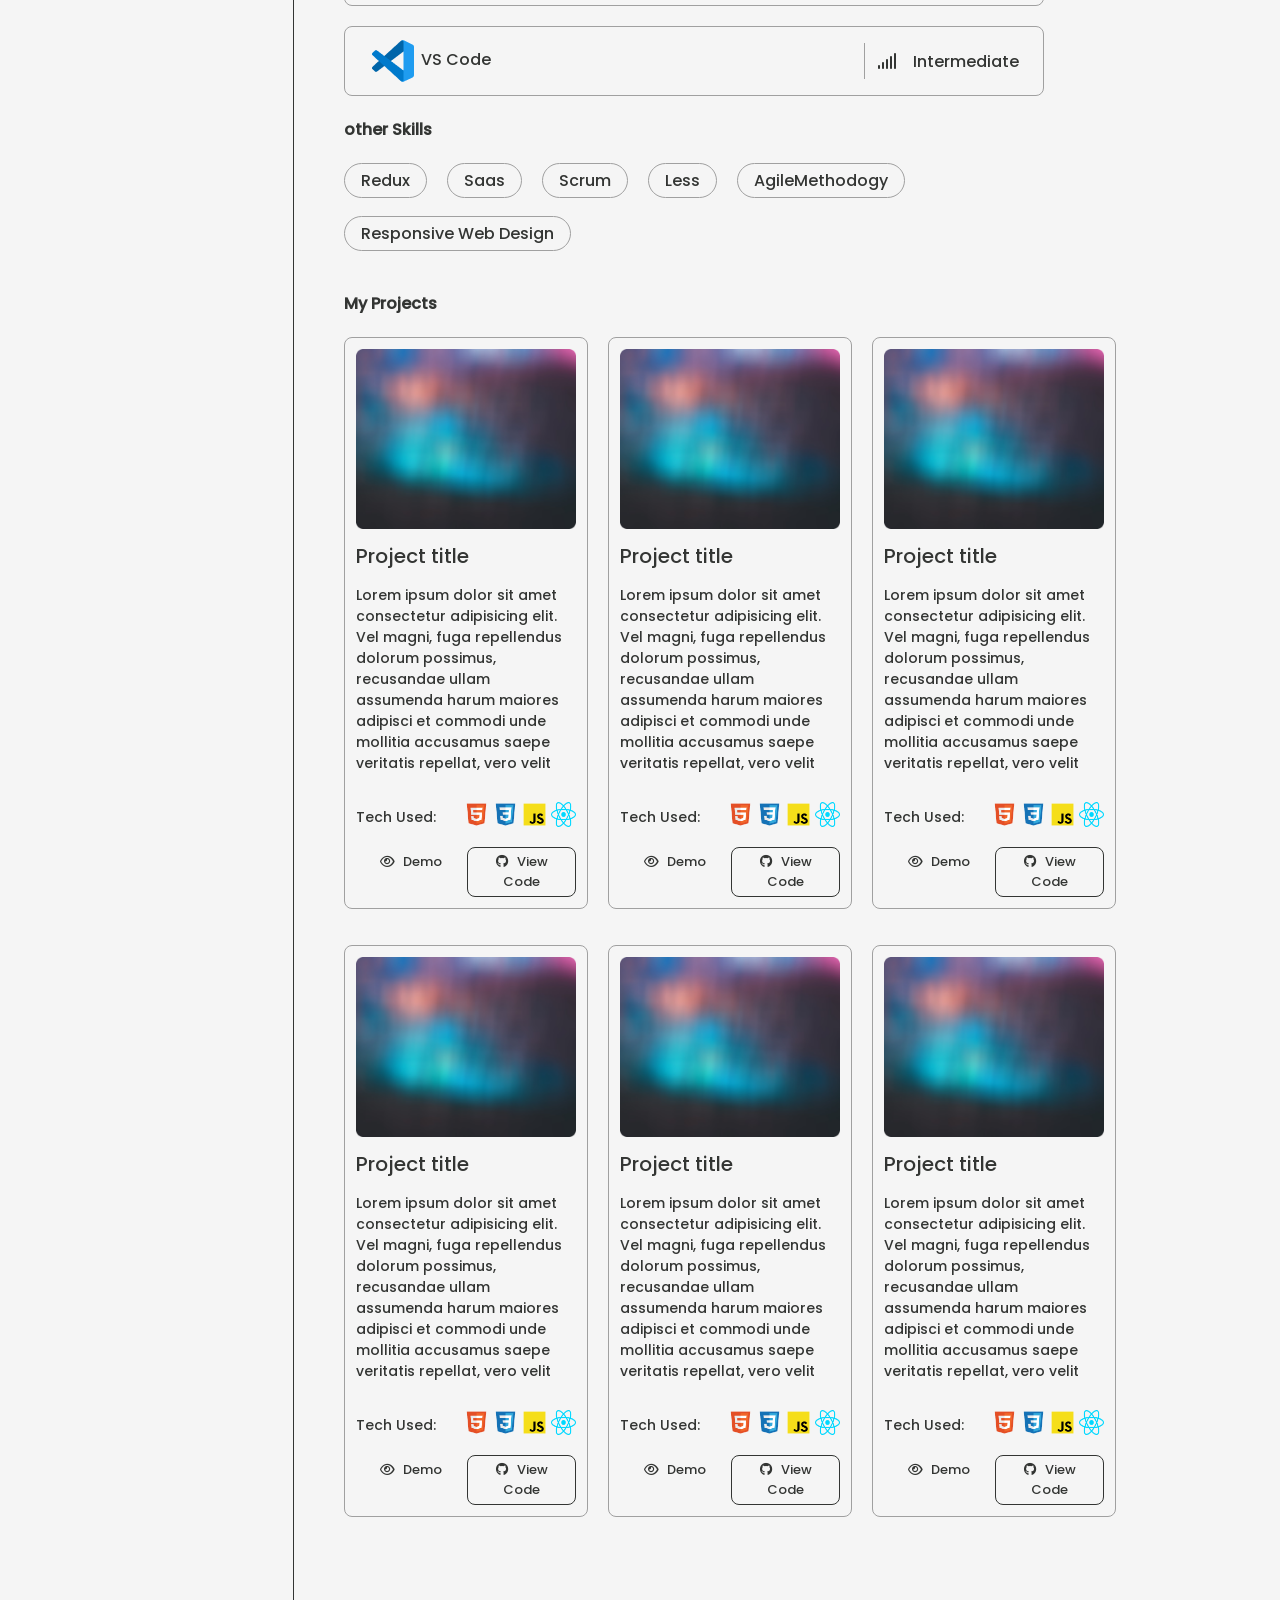
==== commit 26a41c0b: "fix:responsive finished 82" ====
--- a/test 2/All.html
+++ b/test 2/All.html
@@ -5,7 +5,7 @@
     <meta name="viewport" content="width=device-width, initial-scale=1.0" />
     <title>Alireza Haghighi</title>
     <link rel="icon" type="image/x-icon" href="/images/favicon.ico" />
-    <link rel="stylesheet" href="/assets/" />
+    <link rel="stylesheet" href="/assets/style.css" />
     <link rel="stylesheet" href="/assets/webfonts/all.min.css" />
     <link rel="stylesheet" href="/assets/responsive.css" />
   </head>
@@ -30,9 +30,30 @@
       <!-- NAVBAR -->
       <nav>
         <ul>
-          <li><a href="About Me.html">About Me</a></li>
-          <li><a href="My Skills.html">My Skills</a></li>
-          <li><a href="My Projects.html">My Projects</a></li>
+          <li class="active">
+            <a href="About Me.html">
+              <span class="marker">
+                <i class="fa-solid fa-angle-right"></i>
+              </span>
+              About Me
+            </a>
+          </li>
+          <li>
+            <a href="My Skills.html">
+              <span class="marker">
+                <i class="fa-solid fa-angle-right"></i>
+              </span>
+              My Skills</a
+            >
+          </li>
+          <li>
+            <a href="My Projects.html">
+              <span class="marker">
+                <i class="fa-solid fa-angle-right"></i>
+              </span>
+              My Projects</a
+            >
+          </li>
         </ul>
       </nav>
       <div class="section">
@@ -50,7 +71,7 @@
           <h5>Email</h5>
           <p>alireza.haghighi1224@Gmail.com</p>
           <h5>Social</h5>
-          <ul class="social-icon">
+          <ul class="socials">
             <li>
               <a href="#" target="_blank">
                 <img
@@ -128,14 +149,23 @@
             </li>
           </ul>
           <h4>Tools</h4>
-          <ul>
-            <li><img src="/assets/images/icon/git.png" alt="gi" /> Git</li>
-            <li>
-              <img src="/assets/images/icon/vscode.png" alt="VS Code" /> VS Code
+          <ul class="skills">
+            <li>
+              <span>
+                <img src="/assets/images/icon/git.png" alt="git" /> Git
+              </span>
+              <span> <i class="fa-solid fa-signal"></i> Intermediate</span>
+            </li>
+            <li>
+              <span>
+                <img src="/assets/images/icon/vscode.png" alt="VS Code" /> VS
+                Code
+              </span>
+              <span> <i class="fa-solid fa-signal"></i> Intermediate</span>
             </li>
           </ul>
           <h4>other Skills</h4>
-          <ul>
+          <ul class="other-skills">
             <li>Redux</li>
             <li>Saas</li>
             <li>Scrum</li>
@@ -147,84 +177,164 @@
         <!-- PROJECTS -->
         <section>
           <h4>My Projects</h4>
-          <div>
-            <img src="/assets/images/placeholder.png" alt="" />
-            <h6>Project title</h6>
-            <p>
-              Lorem ipsum dolor sit amet consectetur adipisicing elit. Vel
-              magni, fuga repellendus dolorum possimus, recusandae ullam
-              assumenda harum maiores adipisci et commodi unde mollitia
-              accusamus saepe veritatis repellat, vero velit
-            </p>
-            Tech Used:
-            <ul>
-              <li><img src="/assets/images/icon/html.png" alt="" /></li>
-              <li><img src="/assets/images/icon/css.png" alt="" /></li>
-              <li><img src="/assets/images/icon/js.png" alt="" /></li>
-              <li><img src="/assets/images/icon/react.png" alt="" /></li>
-            </ul>
-            <a href="#">Demo</a>
-            <a href="#">View Code</a>
-          </div>
-          <div>
-            <img src="/assets/images/placeholder.png" alt="" />
-            <h6>Project title</h6>
-            <p>
-              Lorem ipsum dolor sit amet consectetur adipisicing elit. Vel
-              magni, fuga repellendus dolorum possimus, recusandae ullam
-              assumenda harum maiores adipisci et commodi unde mollitia
-              accusamus saepe veritatis repellat, vero velit
-            </p>
-            Tech Used:
-            <ul>
-              <li><img src="/assets/images/icon/html.png" alt="" /></li>
-              <li><img src="/assets/images/icon/css.png" alt="" /></li>
-              <li><img src="/assets/images/icon/js.png" alt="" /></li>
-              <li><img src="/assets/images/icon/react.png" alt="" /></li>
-            </ul>
-            <a href="#">Demo</a>
-            <a href="#">View Code</a>
-          </div>
-          <div>
-            <img src="/assets/images/placeholder.png" alt="" />
-            <h6>Project title</h6>
-            <p>
-              Lorem ipsum dolor sit amet consectetur adipisicing elit. Vel
-              magni, fuga repellendus dolorum possimus, recusandae ullam
-              assumenda harum maiores adipisci et commodi unde mollitia
-              accusamus saepe veritatis repellat, vero velit
-            </p>
-            Tech Used:
-            <ul>
-              <li><img src="/assets/images/icon/html.png" alt="" /></li>
-              <li><img src="/assets/images/icon/css.png" alt="" /></li>
-              <li><img src="/assets/images/icon/js.png" alt="" /></li>
-              <li><img src="/assets/images/icon/react.png" alt="" /></li>
-            </ul>
-            <a href="#">Demo</a>
-            <a href="#">View Code</a>
-          </div>
-          <div>
-            <img src="/assets/images/placeholder.png" alt="" />
-            <h6>Project title</h6>
-            <p>
-              Lorem ipsum dolor sit amet consectetur adipisicing elit. Vel
-              magni, fuga repellendus dolorum possimus, recusandae ullam
-              assumenda harum maiores adipisci et commodi unde mollitia
-              accusamus saepe veritatis repellat, vero velit
-            </p>
-            Tech Used:
-            <ul>
-              <li><img src="/assets/images/icon/html.png" alt="" /></li>
-              <li><img src="/assets/images/icon/css.png" alt="" /></li>
-              <li><img src="/assets/images/icon/js.png" alt="" /></li>
-              <li><img src="/assets/images/icon/react.png" alt="" /></li>
-            </ul>
-            <a href="#">Demo</a>
-            <a href="#">View Code</a>
+          <div class="projects">
+            <div class="project">
+              <img src="/assets/images/placeholder.png" alt="" />
+              <h6 class="title">Project title</h6>
+              <p class="description">
+                Lorem ipsum dolor sit amet consectetur adipisicing elit. Vel
+                magni, fuga repellendus dolorum possimus, recusandae ullam
+                assumenda harum maiores adipisci et commodi unde mollitia
+                accusamus saepe veritatis repellat, vero velit
+              </p>
+              <div class="tech">
+                Tech Used:
+                <ul>
+                  <li><img src="/assets/images/icon/html.png" alt="" /></li>
+                  <li><img src="/assets/images/icon/css.png" alt="" /></li>
+                  <li><img src="/assets/images/icon/js.png" alt="" /></li>
+                  <li><img src="/assets/images/icon/react.png" alt="" /></li>
+                </ul>
+              </div>
+              <div class="buttons">
+                <a href="#"><i class="fa-regular fa-eye"></i> Demo</a>
+                <a href="#"><i class="fa-brands fa-github"></i> View Code</a>
+              </div>
+            </div>
+            <div class="project">
+              <img src="/assets/images/placeholder.png" alt="" />
+              <h6 class="title">Project title</h6>
+              <p class="description">
+                Lorem ipsum dolor sit amet consectetur adipisicing elit. Vel
+                magni, fuga repellendus dolorum possimus, recusandae ullam
+                assumenda harum maiores adipisci et commodi unde mollitia
+                accusamus saepe veritatis repellat, vero velit
+              </p>
+              <div class="tech">
+                Tech Used:
+                <ul>
+                  <li><img src="/assets/images/icon/html.png" alt="" /></li>
+                  <li><img src="/assets/images/icon/css.png" alt="" /></li>
+                  <li><img src="/assets/images/icon/js.png" alt="" /></li>
+                  <li><img src="/assets/images/icon/react.png" alt="" /></li>
+                </ul>
+              </div>
+              <div class="buttons">
+                <a href="#"><i class="fa-regular fa-eye"></i> Demo</a>
+                <a href="#"><i class="fa-brands fa-github"></i> View Code</a>
+              </div>
+            </div>
+            <div class="project">
+              <img src="/assets/images/placeholder.png" alt="" />
+              <h6 class="title">Project title</h6>
+              <p class="description">
+                Lorem ipsum dolor sit amet consectetur adipisicing elit. Vel
+                magni, fuga repellendus dolorum possimus, recusandae ullam
+                assumenda harum maiores adipisci et commodi unde mollitia
+                accusamus saepe veritatis repellat, vero velit
+              </p>
+              <div class="tech">
+                Tech Used:
+                <ul>
+                  <li><img src="/assets/images/icon/html.png" alt="" /></li>
+                  <li><img src="/assets/images/icon/css.png" alt="" /></li>
+                  <li><img src="/assets/images/icon/js.png" alt="" /></li>
+                  <li><img src="/assets/images/icon/react.png" alt="" /></li>
+                </ul>
+              </div>
+              <div class="buttons">
+                <a href="#"><i class="fa-regular fa-eye"></i> Demo</a>
+                <a href="#"><i class="fa-brands fa-github"></i> View Code</a>
+              </div>
+            </div>
+            <div class="project">
+              <img src="/assets/images/placeholder.png" alt="" />
+              <h6 class="title">Project title</h6>
+              <p class="description">
+                Lorem ipsum dolor sit amet consectetur adipisicing elit. Vel
+                magni, fuga repellendus dolorum possimus, recusandae ullam
+                assumenda harum maiores adipisci et commodi unde mollitia
+                accusamus saepe veritatis repellat, vero velit
+              </p>
+              <div class="tech">
+                Tech Used:
+                <ul>
+                  <li><img src="/assets/images/icon/html.png" alt="" /></li>
+                  <li><img src="/assets/images/icon/css.png" alt="" /></li>
+                  <li><img src="/assets/images/icon/js.png" alt="" /></li>
+                  <li><img src="/assets/images/icon/react.png" alt="" /></li>
+                </ul>
+              </div>
+              <div class="buttons">
+                <a href="#"><i class="fa-regular fa-eye"></i> Demo</a>
+                <a href="#"><i class="fa-brands fa-github"></i> View Code</a>
+              </div>
+            </div>
+            <div class="project">
+              <img src="/assets/images/placeholder.png" alt="" />
+              <h6 class="title">Project title</h6>
+              <p class="description">
+                Lorem ipsum dolor sit amet consectetur adipisicing elit. Vel
+                magni, fuga repellendus dolorum possimus, recusandae ullam
+                assumenda harum maiores adipisci et commodi unde mollitia
+                accusamus saepe veritatis repellat, vero velit
+              </p>
+              <div class="tech">
+                Tech Used:
+                <ul>
+                  <li><img src="/assets/images/icon/html.png" alt="" /></li>
+                  <li><img src="/assets/images/icon/css.png" alt="" /></li>
+                  <li><img src="/assets/images/icon/js.png" alt="" /></li>
+                  <li><img src="/assets/images/icon/react.png" alt="" /></li>
+                </ul>
+              </div>
+              <div class="buttons">
+                <a href="#"><i class="fa-regular fa-eye"></i> Demo</a>
+                <a href="#"><i class="fa-brands fa-github"></i> View Code</a>
+              </div>
+            </div>
+            <div class="project">
+              <img src="/assets/images/placeholder.png" alt="" />
+              <h6 class="title">Project title</h6>
+              <p class="description">
+                Lorem ipsum dolor sit amet consectetur adipisicing elit. Vel
+                magni, fuga repellendus dolorum possimus, recusandae ullam
+                assumenda harum maiores adipisci et commodi unde mollitia
+                accusamus saepe veritatis repellat, vero velit
+              </p>
+              <div class="tech">
+                Tech Used:
+                <ul>
+                  <li><img src="/assets/images/icon/html.png" alt="" /></li>
+                  <li><img src="/assets/images/icon/css.png" alt="" /></li>
+                  <li><img src="/assets/images/icon/js.png" alt="" /></li>
+                  <li><img src="/assets/images/icon/react.png" alt="" /></li>
+                </ul>
+              </div>
+              <div class="buttons">
+                <a href="#"><i class="fa-regular fa-eye"></i> Demo</a>
+                <a href="#"><i class="fa-brands fa-github"></i> View Code</a>
+              </div>
+            </div>
           </div>
         </section>
       </div>
     </div>
+    <nav class="mobile-nav">
+      <ul>
+        <li class="active">
+          <i class="fa-regular fa-user"></i>
+          About
+        </li>
+        <li>
+          <i class="fa-solid fa-code"></i>
+          Skills
+        </li>
+        <li>
+          <i class="fa-solid fa-laptop-code"></i>
+          Projects
+        </li>
+      </ul>
+    </nav>
   </body>
 </html>
--- a/assets/style.css
+++ b/assets/style.css
@@ -0,0 +1,437 @@
+@font-face {
+  font-family: "Poppins";
+  src: url("/assets/fonts/woff/Poppins-Light.woff") format("woff"),
+    url("/assets/fonts/ttf/Poppins-Light.ttf") format("ttf");
+  font-weight: 300;
+}
+@font-face {
+  font-family: "Poppins";
+  src: url("/assets/fonts/woff/Poppins-Medium.woff") format("woff"),
+    url("/assets/fonts/ttf/Poppins-Medium.ttf") format("ttf");
+  font-weight: 400;
+}
+@font-face {
+  font-family: "Poppins";
+  src: url("/assets/fonts/woff/Poppins-Regular.woff") format("woff")
+    url("/assets/fonts/ttf/Poppins-Regular.ttf") format("ttf");
+  font-weight: 500;
+}
+
+/* global */
+
+* {
+  font-family: "Poppins", sans-serif;
+  transition: all 0.3s;
+}
+
+a {
+  text-decoration: none;
+}
+
+body {
+  background-color: #f5f5f5;
+  margin: 0;
+  color: #333533;
+}
+
+h2 {
+  font-weight: 400;
+}
+
+h5 {
+  margin-bottom: 5px;
+  color: #a0a0a0;
+  font-weight: 500;
+  font-size: 18px;
+}
+
+h6 {
+  margin: 0;
+}
+
+ul {
+  list-style: none;
+  padding: 0;
+}
+
+/* container */
+
+.header,
+.contaner {
+  display: flex;
+  padding: 45px 0;
+  justify-content: center;
+}
+
+/* header */
+
+.header {
+  background-color: #333533;
+  height: 376px;
+  align-items: center;
+}
+
+.header img {
+  width: 290px;
+  height: 290px;
+  border-radius: 50%;
+}
+
+.header .title {
+  margin: 0 50px;
+}
+
+.header .title h1 {
+  font-size: 56px;
+  margin: 0;
+  line-height: 1;
+}
+
+.header .position {
+  color: #f5f5f5;
+  font-size: 32px;
+  margin: 40px 0;
+}
+
+.header .position i,
+.header .title h1,
+.button,
+.button i {
+  color: #ffd100;
+}
+
+.button {
+  border: 1px solid #ffd100;
+  border-radius: 4px;
+  padding: 8px 24px;
+}
+
+.button:hover {
+  background-color: #ffd100;
+  color: #333533;
+}
+
+.button:hover i {
+  color: #333533;
+}
+
+.button i {
+  margin-right: 6px;
+}
+
+.lang {
+  color: #f5f5f5;
+  border: 1px solid #f5f5f5;
+  border-radius: 4px;
+  padding: 4px 8px;
+  font-size: 12px;
+  opacity: 0.7;
+  align-self: flex-start;
+}
+
+.lang i {
+  color: #f5f5f5;
+  margin-right: 4px;
+}
+
+.lang:hover {
+  opacity: 1;
+}
+
+/* .container nav */
+
+.container nav {
+  width: 250px;
+  font-size: 22px;
+  font-weight: 300;
+}
+
+.container nav ul li a {
+  color: #333533;
+}
+
+.container nav ul li i {
+  vertical-align: middle;
+}
+
+.container nav ul li {
+  cursor: pointer;
+}
+
+.container nav li.active {
+  font-weight: 500;
+}
+
+.container nav ul li .marker {
+  display: inline-block;
+  height: 42px;
+  width: 42px;
+  border: 1px solid #333533;
+  border-radius: 50%;
+  text-align: center;
+  vertical-align: middle;
+  line-height: 42px;
+  margin-right: 12px;
+}
+
+.container nav ul li.active .marker,
+.container nav ul li:hover .marker {
+  background-color: #333533;
+  color: #ffd100;
+  font-size: 22px;
+}
+
+.container nav ul li:not(:last-child)::after {
+  content: "";
+  display: block;
+  border-left: 1px dashed #333533;
+  margin: 16px 0 16px 21px;
+  height: 48px;
+}
+
+/* section */
+
+.section {
+  width: 700px;
+  border-left: 1px solid #333533;
+  padding: 50px;
+}
+
+.section section:last-child {
+  width: 880px;
+}
+
+.contact {
+  display: flex;
+}
+
+.contact div {
+  width: 50%;
+}
+
+.contact p {
+  margin-top: 0;
+}
+
+.contact p i {
+  margin-left: 10px;
+  font-size: 16px;
+  color: #a0a0a0;
+  cursor: pointer;
+}
+
+.contact p i:hover {
+  color: #333533;
+}
+
+.socials li {
+  display: inline-block;
+  margin-right: 24px;
+}
+
+.socials li span {
+  display: inline-block;
+  height: 56px;
+  width: 56px;
+}
+
+.socials li span.linkedin {
+  background-image: url("/assets/images/icon/social/linkedin.png");
+}
+
+.socials li:hover span.linkedin {
+  background-image: url("/assets/images/icon/social/linkedin-hover.png");
+}
+
+.socials li span.twitter {
+  background-image: url("/assets/images/icon/social/twitter.png");
+}
+
+.socials li:hover span.twitter {
+  background-image: url("/assets/images/icon/social/twitter-hover.png");
+}
+
+.socials li span.instagram {
+  background-image: url("/assets/images/icon/social/instagram.png");
+}
+
+.socials li:hover span.instagram {
+  background-image: url("/assets/images/icon/social/instagram-hover.png");
+}
+
+.socials li span.stackoverflow {
+  background-image: url("/assets/images/icon/social/stackoverflow.png");
+}
+
+.socials li:hover span.stackoverflow {
+  background-image: url("/assets/images/icon/social/stackoverflow-hover.png");
+}
+
+.socials li span.github {
+  background-image: url("/assets/images/icon/social/github.png");
+}
+
+.socials li:hover span.github {
+  background-image: url("/assets/images/icon/social/github-hover.png");
+}
+
+.socials li span.whatsapp {
+  background-image: url("/assets/images/icon/social/whatsapp.png");
+}
+
+.socials li:hover span.whatsapp {
+  background-image: url("/assets/images/icon/social/whatsapp-hover.png");
+}
+
+.socials li span.telegram {
+  background-image: url("/assets/images/icon/social/telegram.png");
+}
+
+.socials li:hover span.telegram {
+  background-image: url("/assets/images/icon/social/telegram-hover.png");
+}
+
+.skills li {
+  display: flex;
+  border: 1px solid #a0a0a0;
+  border-radius: 8px;
+  justify-content: space-between;
+  align-items: center;
+  margin-bottom: 20px;
+  padding: 10px 24px;
+}
+
+.skills li img {
+  vertical-align: middle;
+}
+
+.skills .title {
+  font-weight: 500;
+}
+
+.skills li i {
+  padding: 10px 12px;
+  border-left: 1px solid #a0a0a0;
+}
+
+.other-skills li {
+  border: 1px solid #a0a0a0;
+  border-radius: 24px;
+  display: inline-block;
+  padding: 4px 16px;
+  margin: 0 16px 18px 0;
+}
+
+.project {
+  border: 1px solid #a0a0a0;
+  border-radius: 8px;
+  padding: 11px;
+  width: 25%;
+  display: flex;
+  flex-direction: column;
+}
+
+.project .title {
+  font-weight: 500;
+  font-size: 20px;
+  margin-top: 12px;
+}
+
+.project .description {
+  font-size: 14px;
+}
+
+.tech {
+  display: flex;
+  justify-content: space-between;
+  align-items: center;
+  font-weight: 500;
+  font-size: 14px;
+}
+
+.tech ul li {
+  display: inline-block;
+}
+
+.tech ul img {
+  width: 25px;
+}
+
+.projects {
+  display: flex;
+  flex-wrap: wrap;
+}
+
+.project {
+  margin-bottom: 36px;
+}
+
+.project:not(:last-child) {
+  margin-right: 20px;
+}
+
+.project .buttons {
+  display: flex;
+}
+
+.project .buttons a {
+  font-size: 13px;
+  font-weight: 500;
+  width: 50%;
+  color: #333533;
+  padding: 4px 8px;
+  border: 1px solid transparent;
+  text-align: center;
+}
+
+.project .buttons a:last-child,
+.project .buttons a:first-child:hover {
+  border-radius: 8px;
+  border: 1px solid #333533;
+}
+
+.project .buttons a:last-child {
+  border: 1px solid #333533;
+  margin-left: 2px;
+}
+
+.project .buttons a:last-child:hover {
+  color: #f5f5f5;
+  background-color: #333533;
+}
+
+.project .buttons a i {
+  margin-right: 5px;
+}
+
+.mobile-nav {
+  display: block;
+  background-color: #333533;
+  color: #f5f5f5;
+  position: fixed;
+  left: 0;
+  right: 0;
+  bottom: 0;
+}
+
+.mobile-nav ul {
+  display: flex;
+  justify-content: space-between;
+  margin: 0;
+}
+
+.mobile-nav ul li {
+  padding-top: 15px;
+  padding-bottom: 15px;
+  text-align: center;
+  flex: 1;
+}
+
+.mobile-nav ul li i {
+  margin-right: 5px;
+}
+
+.mobile-nav ul li.active {
+  color: #ffd100;
+  border-bottom: 4px solid #ffd100;
+}
--- a/assets/responsive.css
+++ b/assets/responsive.css
@@ -101,4 +101,9 @@
     margin-right: 8px;
     margin-bottom: 4px;
   }
+
+  .project {
+    width: 100%;
+    margin-right: 0 !important;
+  }
 }
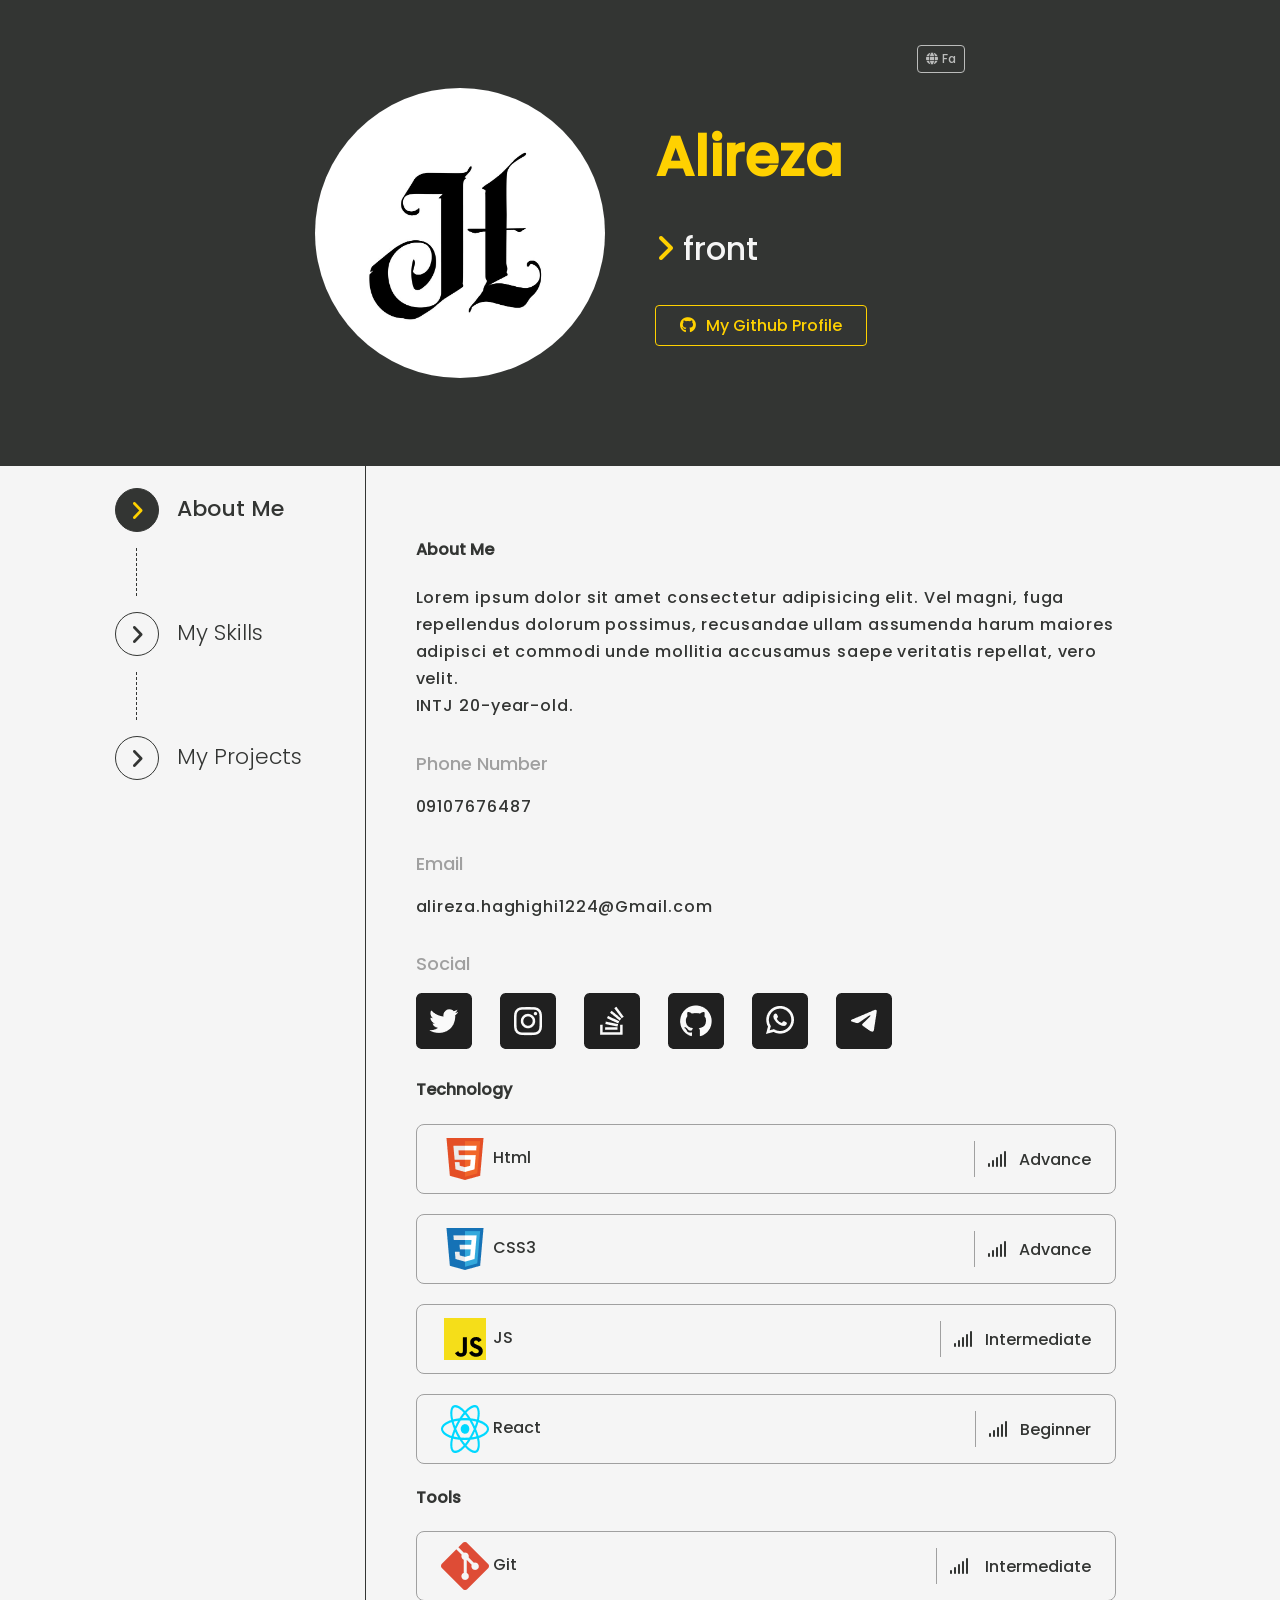
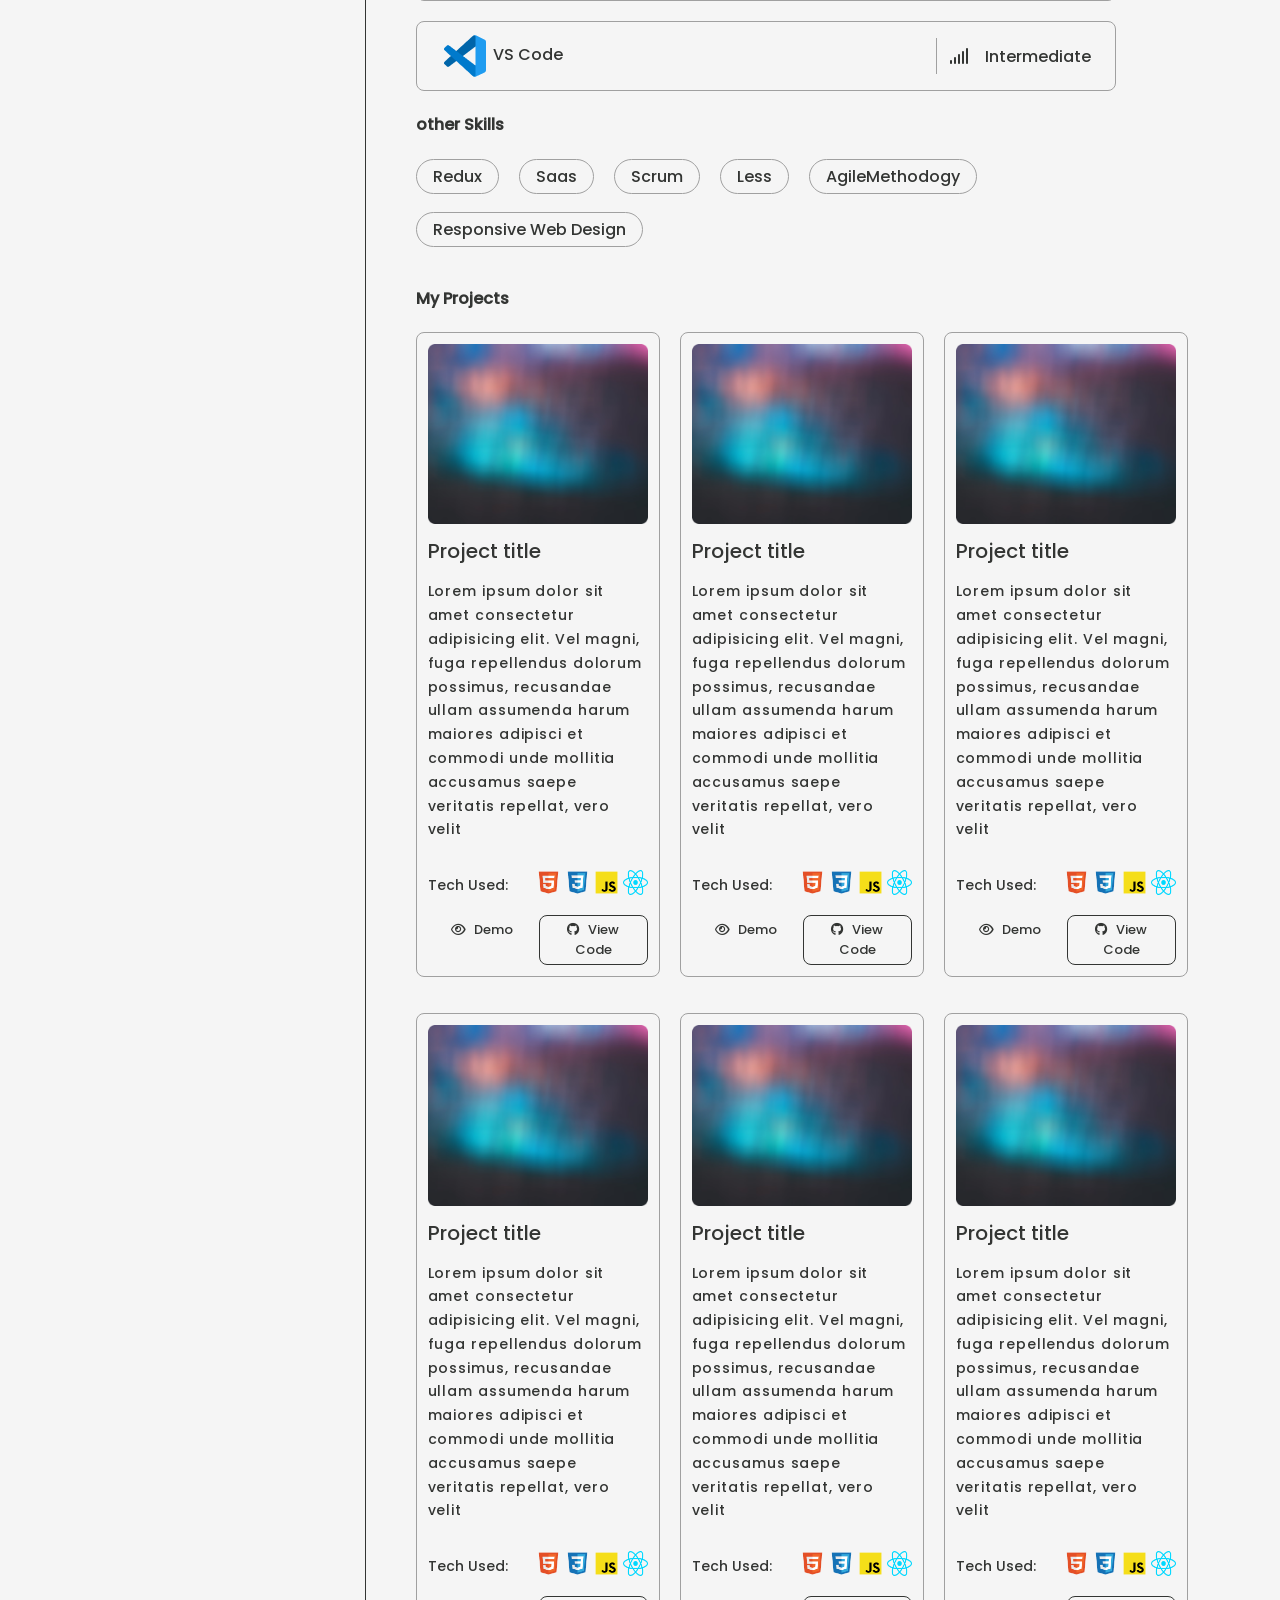
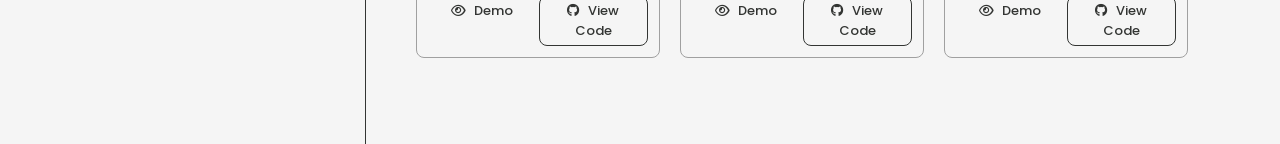
==== commit 619efbc6: "fix: container centered" ====
--- a/test 2/All.html
+++ b/test 2/All.html
@@ -26,7 +26,7 @@
       </div>
       <a class="lang" href="fa.html"> <i class="fa-solid fa-globe"></i>Fa</a>
     </header>
-    <div class="contaner">
+    <div class="container">
       <!-- NAVBAR -->
       <nav>
         <ul>
--- a/assets/style.css
+++ b/assets/style.css
@@ -34,15 +34,32 @@
   color: #333533;
 }
 
+hr {
+  display: none;
+}
+
+p {
+  line-height: 1.7;
+  letter-spacing: 0.9px;
+}
+
+a {
+  text-decoration: none;
+}
+
+i {
+  display: inline-block;
+}
+
 h2 {
   font-weight: 400;
 }
 
 h5 {
+  color: #a0a0a0;
+  font-size: 18px;
+  font-weight: 500;
   margin-bottom: 5px;
-  color: #a0a0a0;
-  font-weight: 500;
-  font-size: 18px;
 }
 
 h6 {
@@ -58,9 +75,11 @@
 
 .header,
 .contaner {
-  display: flex;
   padding: 45px 0;
   justify-content: center;
+  display: flex;
+  flex-direction: row;
+  flex-wrap: wrap;
 }
 
 /* header */
@@ -140,6 +159,15 @@
 
 /* .container nav */
 
+.container {
+  display: flex;
+  justify-content: center;
+}
+
+.mobile-nav {
+  display: none;
+}
+
 .container nav {
   width: 250px;
   font-size: 22px;
@@ -203,10 +231,15 @@
 
 .contact {
   display: flex;
+  flex-direction: row;
+  justify-content: space-between;
 }
 
 .contact div {
   width: 50%;
+  display: flex;
+  flex-direction: column;
+  flex-wrap: wrap;
 }
 
 .contact p {
@@ -403,35 +436,3 @@
 .project .buttons a i {
   margin-right: 5px;
 }
-
-.mobile-nav {
-  display: block;
-  background-color: #333533;
-  color: #f5f5f5;
-  position: fixed;
-  left: 0;
-  right: 0;
-  bottom: 0;
-}
-
-.mobile-nav ul {
-  display: flex;
-  justify-content: space-between;
-  margin: 0;
-}
-
-.mobile-nav ul li {
-  padding-top: 15px;
-  padding-bottom: 15px;
-  text-align: center;
-  flex: 1;
-}
-
-.mobile-nav ul li i {
-  margin-right: 5px;
-}
-
-.mobile-nav ul li.active {
-  color: #ffd100;
-  border-bottom: 4px solid #ffd100;
-}
--- a/assets/responsive.css
+++ b/assets/responsive.css
@@ -106,4 +106,36 @@
     width: 100%;
     margin-right: 0 !important;
   }
+
+  .mobile-nav {
+    display: block;
+    background-color: #333533;
+    color: #f5f5f5;
+    position: fixed;
+    left: 0;
+    right: 0;
+    bottom: 0;
+  }
+
+  .mobile-nav ul {
+    display: flex;
+    justify-content: space-between;
+    margin: 0;
+  }
+
+  .mobile-nav ul li {
+    padding-top: 15px;
+    padding-bottom: 15px;
+    text-align: center;
+    flex: 1;
+  }
+
+  .mobile-nav ul li i {
+    margin-right: 5px;
+  }
+
+  .mobile-nav ul li.active {
+    color: #ffd100;
+    border-bottom: 4px solid #ffd100;
+  }
 }
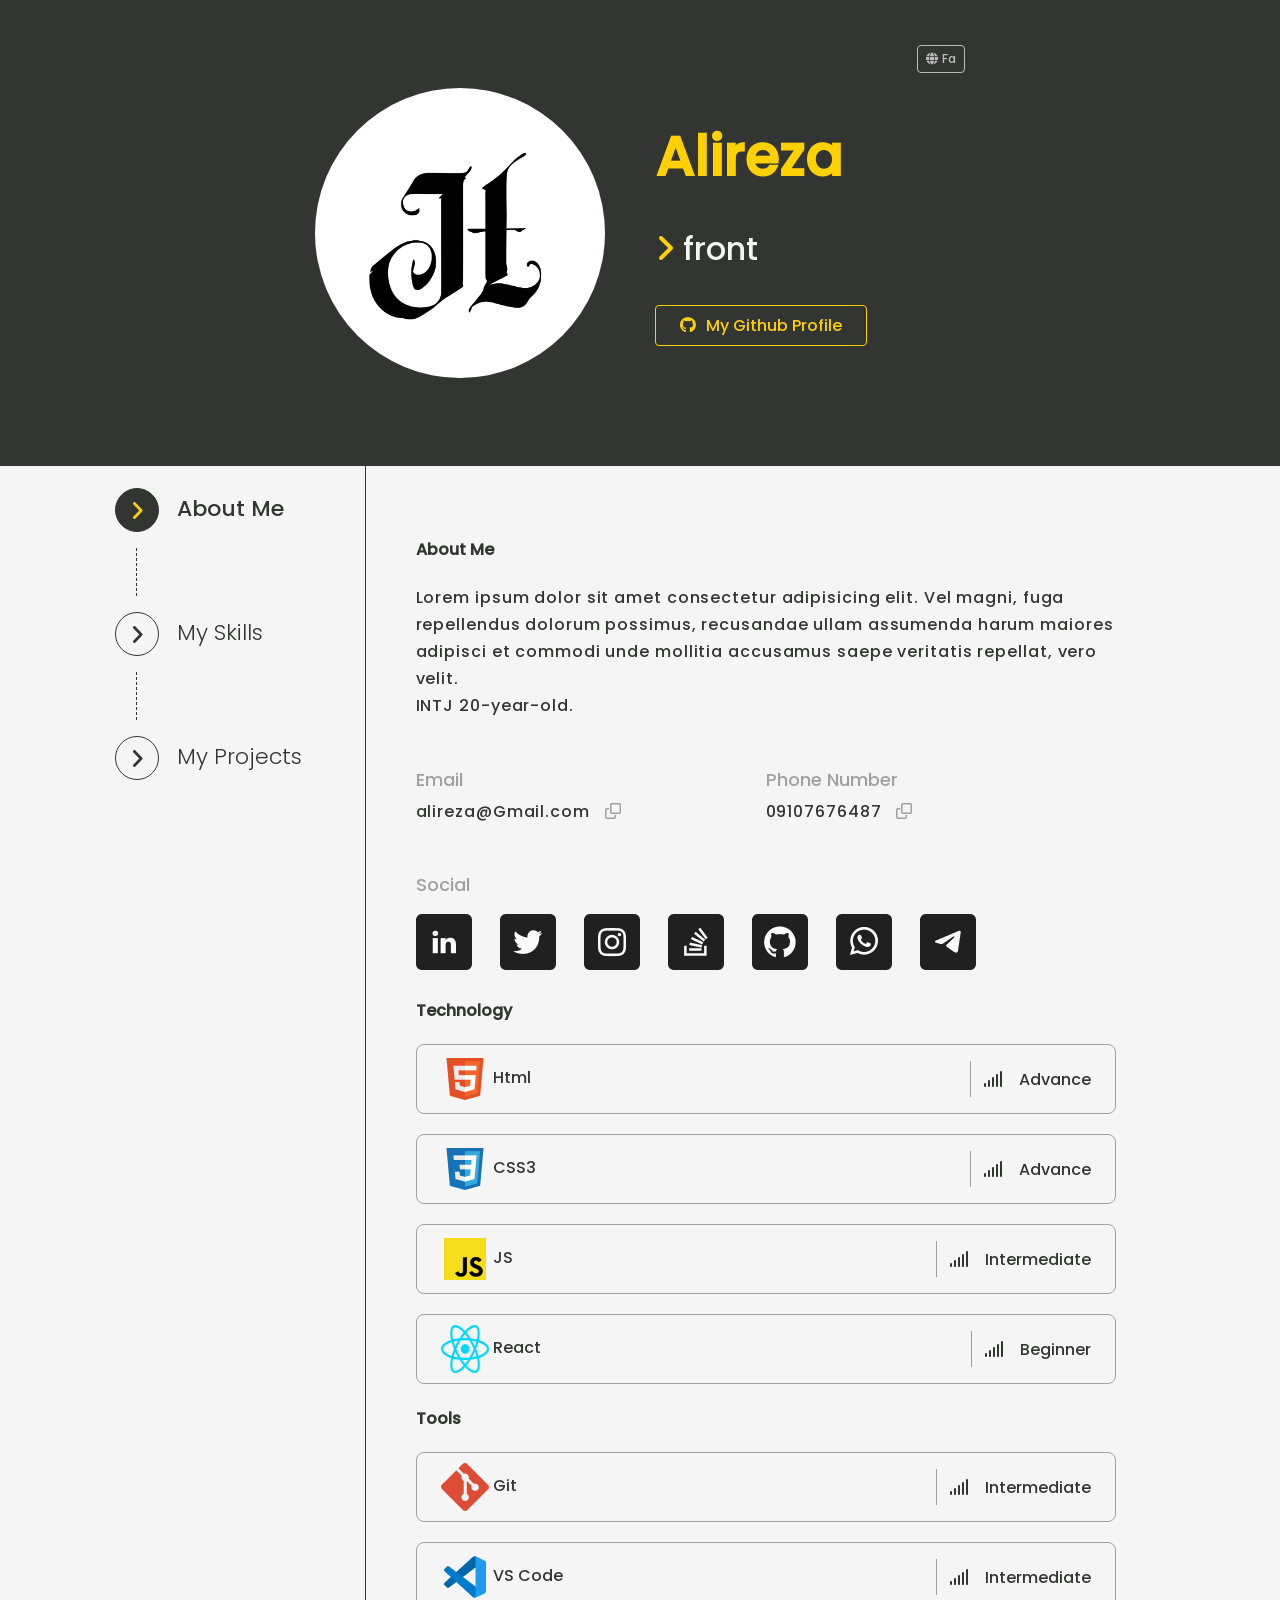
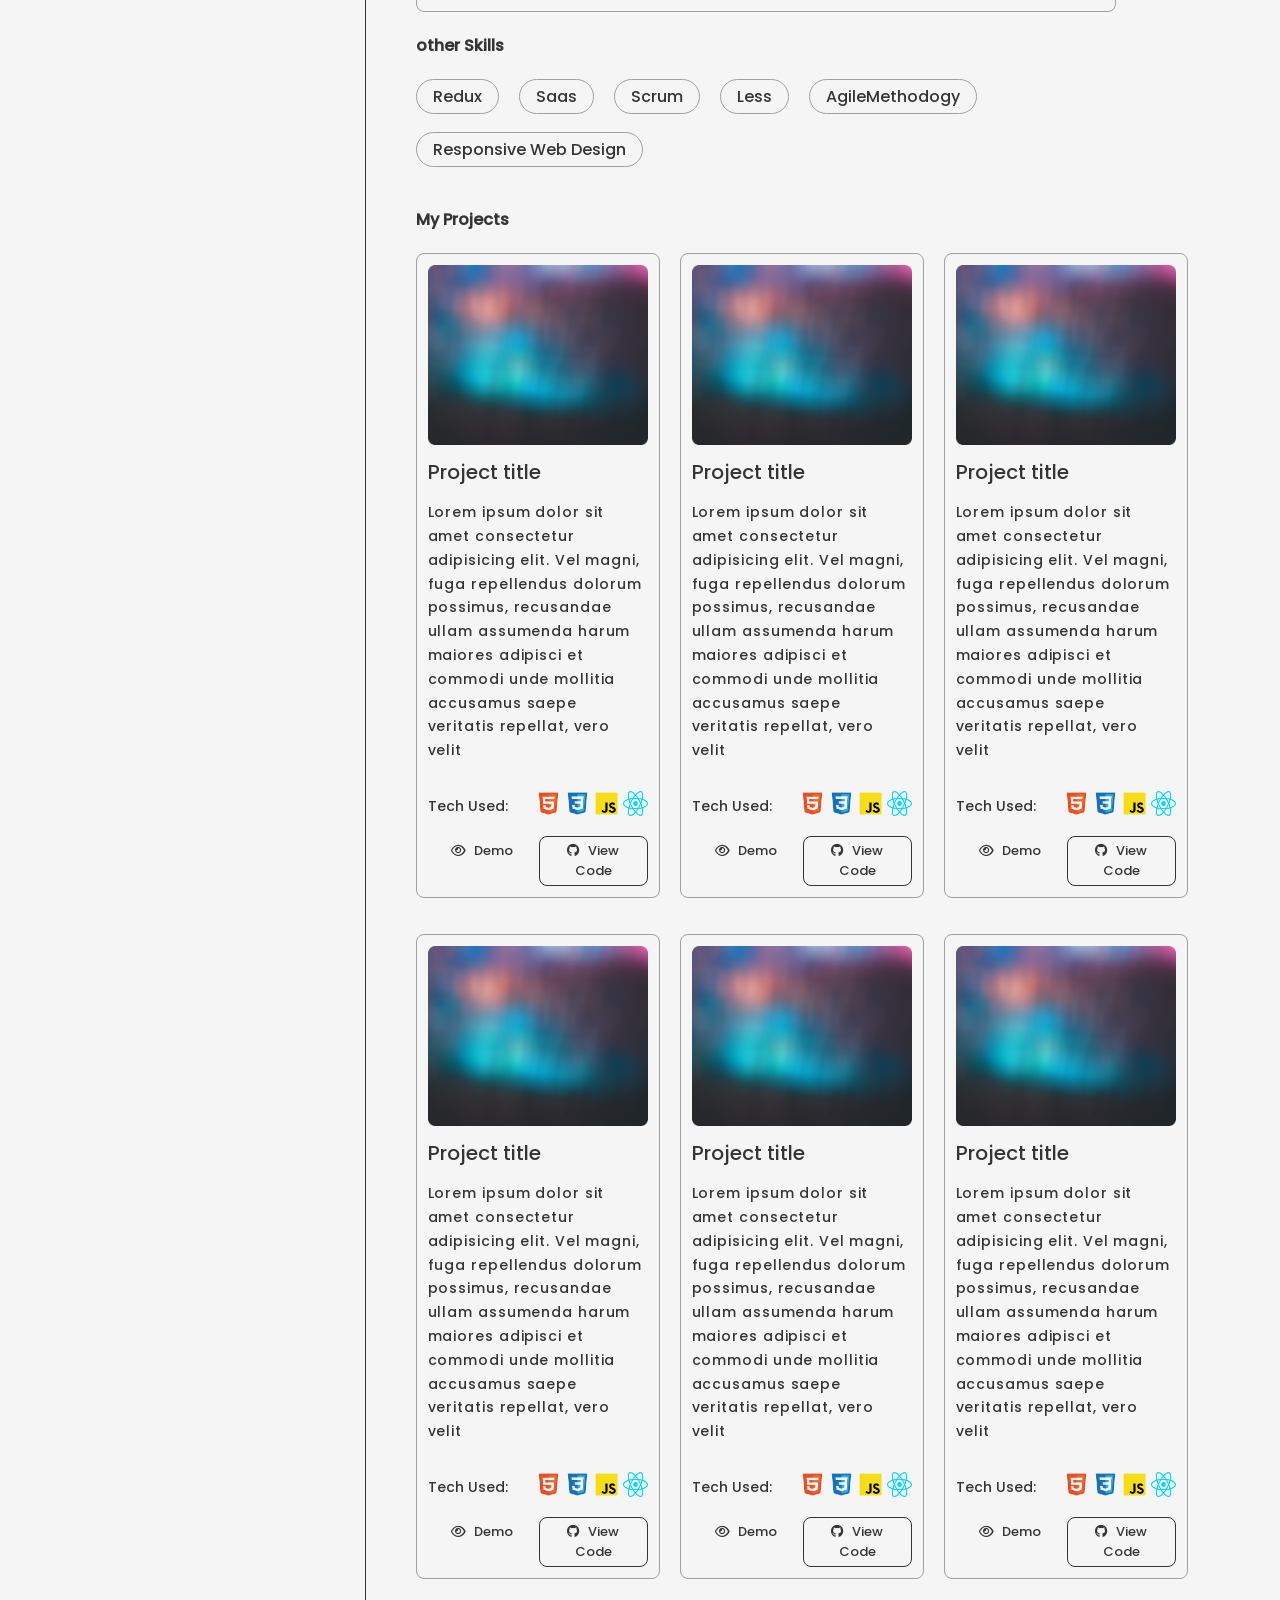
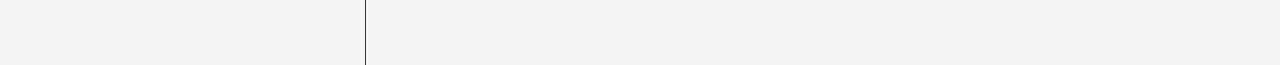
==== commit 0a034fc6: "Merge remote-tracking branch 'origin/main' into main" ====
--- a/test 2/All.html
+++ b/test 2/All.html
@@ -31,7 +31,6 @@
       <nav>
         <ul>
           <li class="active">
-            <a href="About Me.html">
               <span class="marker">
                 <i class="fa-solid fa-angle-right"></i>
               </span>
@@ -39,7 +38,6 @@
             </a>
           </li>
           <li>
-            <a href="My Skills.html">
               <span class="marker">
                 <i class="fa-solid fa-angle-right"></i>
               </span>
@@ -47,7 +45,6 @@
             >
           </li>
           <li>
-            <a href="My Projects.html">
               <span class="marker">
                 <i class="fa-solid fa-angle-right"></i>
               </span>
@@ -66,55 +63,59 @@
             maiores adipisci et commodi unde mollitia accusamus saepe veritatis
             repellat, vero velit.<br />INTJ 20-year-old.
           </p>
-          <h5>Phone Number</h5>
-          <p>09107676487</p>
-          <h5>Email</h5>
-          <p>alireza.haghighi1224@Gmail.com</p>
+
+          <div class="contact">
+            <div>
+              <h5>Email</h5>
+              <p>
+                alireza@Gmail.com
+                <i class="fa-regular fa-clone"></i>
+              </p>
+            </div>
+            <div>
+              <h5>Phone Number</h5>
+              <p>
+                09107676487
+                <i class="fa-regular fa-clone"></i>
+              </p>
+            </div>
+          </div>
+
           <h5>Social</h5>
           <ul class="socials">
             <li>
               <a href="#" target="_blank">
-                <img
-                  src="/assets/images/icon/social/twitter.png"
-                  alt="twitter"
-                />
-              </a>
-            </li>
-            <li>
-              <a href="#" target="_blank">
-                <img
-                  src="/assets/images/icon/social/instagram.png"
-                  alt="instagram"
-                />
-              </a>
-            </li>
-            <li>
-              <a href="#" target="_blank">
-                <img
-                  src="/assets/images/icon/social/stackoverflow.png"
-                  alt="stackoverflow"
-                />
-              </a>
-            </li>
-            <li>
-              <a href="#" target="_blank">
-                <img src="/assets/images/icon/social/github.png" alt="Github" />
-              </a>
-            </li>
-            <li>
-              <a href="#" target="_blank">
-                <img
-                  src="/assets/images/icon/social/whatsapp.png"
-                  alt="whatsapp"
-                />
-              </a>
-            </li>
-            <li>
-              <a href="#" target="_blank">
-                <img
-                  src="/assets/images/icon/social/telegram.png"
-                  alt="telegram"
-                />
+                <span class="linkedin"></span>
+              </a>
+            </li>
+            <li>
+              <a href="#" target="_blank">
+                <span class="twitter"></span>
+              </a>
+            </li>
+            <li>
+              <a href="#" target="_blank">
+                <span class="instagram"></span>
+              </a>
+            </li>
+            <li>
+              <a href="#" target="_blank">
+                <span class="stackoverflow"></span>
+              </a>
+            </li>
+            <li>
+              <a href="#" target="_blank">
+                <span class="github"></span>
+              </a>
+            </li>
+            <li>
+              <a href="#" target="_blank">
+                <span class="whatsapp"></span>
+              </a>
+            </li>
+            <li>
+              <a href="#" target="_blank">
+                <span class="telegram"></span>
               </a>
             </li>
           </ul>
@@ -123,29 +124,43 @@
         <section>
           <h4>Technology</h4>
           <ul class="skills">
-            <li>
-              <span>
+          <ul class="skills">
+            <li>
+              <span class="title">
                 <img src="/assets/images/icon/html.png" alt="HTML Advance" />
                 Html
               </span>
-              <span> <i class="fa-solid fa-signal"></i>Advance </span>
-            </li>
-            <li>
-              <span>
+              <span>
+                <i class="fa-solid fa-signal"></i>
+                Advance
+              </span>
+            </li>
+            <li>
+              <span class="title">
                 <img src="/assets/images/icon/css.png" alt="CSS" /> CSS3
               </span>
-              <span> <i class="fa-solid fa-signal"></i>Advance </span>
-            </li>
-            <li>
-              <span> <img src="/assets/images/icon/js.png" alt="JS" /> JS</span>
-              <span> <i class="fa-solid fa-signal"></i>Intermediate </span>
-            </li>
-            <li>
-              <span>
-                <img src="/assets/images/icon/react.png" alt="React" />
-                React
-              </span>
-              <span> <i class="fa-solid fa-signal"></i>Beginner </span>
+              <span>
+                <i class="fa-solid fa-signal"></i>
+                Advance
+              </span>
+            </li>
+            <li>
+              <span class="title">
+                <img src="/assets/images/icon/js.png" alt="JS" /> JS
+              </span>
+              <span>
+                <i class="fa-solid fa-signal"></i>
+                Intermediate
+              </span>
+            </li>
+            <li>
+              <span class="title">
+                <img src="/assets/images/icon/react.png" alt="React" /> React
+              </span>
+              <span>
+                <i class="fa-solid fa-signal"></i>
+                Beginner</span
+              >
             </li>
           </ul>
           <h4>Tools</h4>
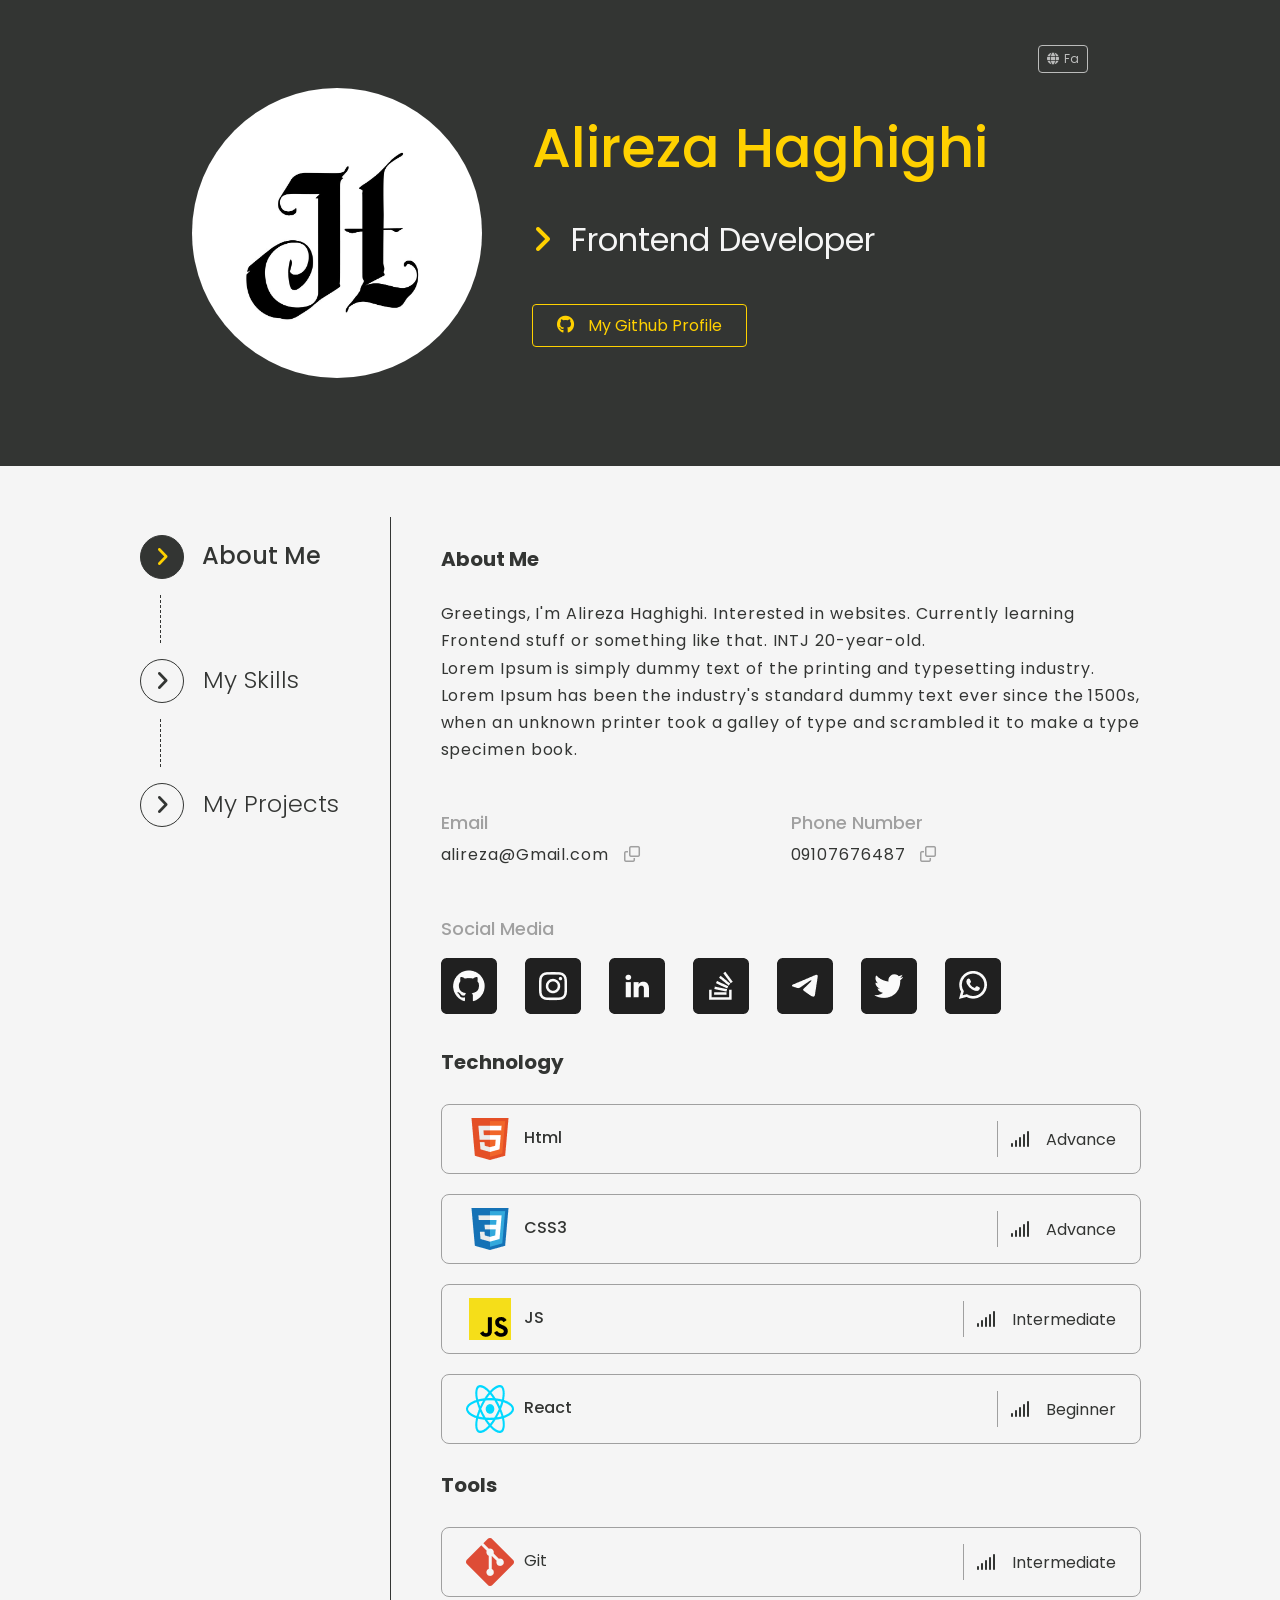
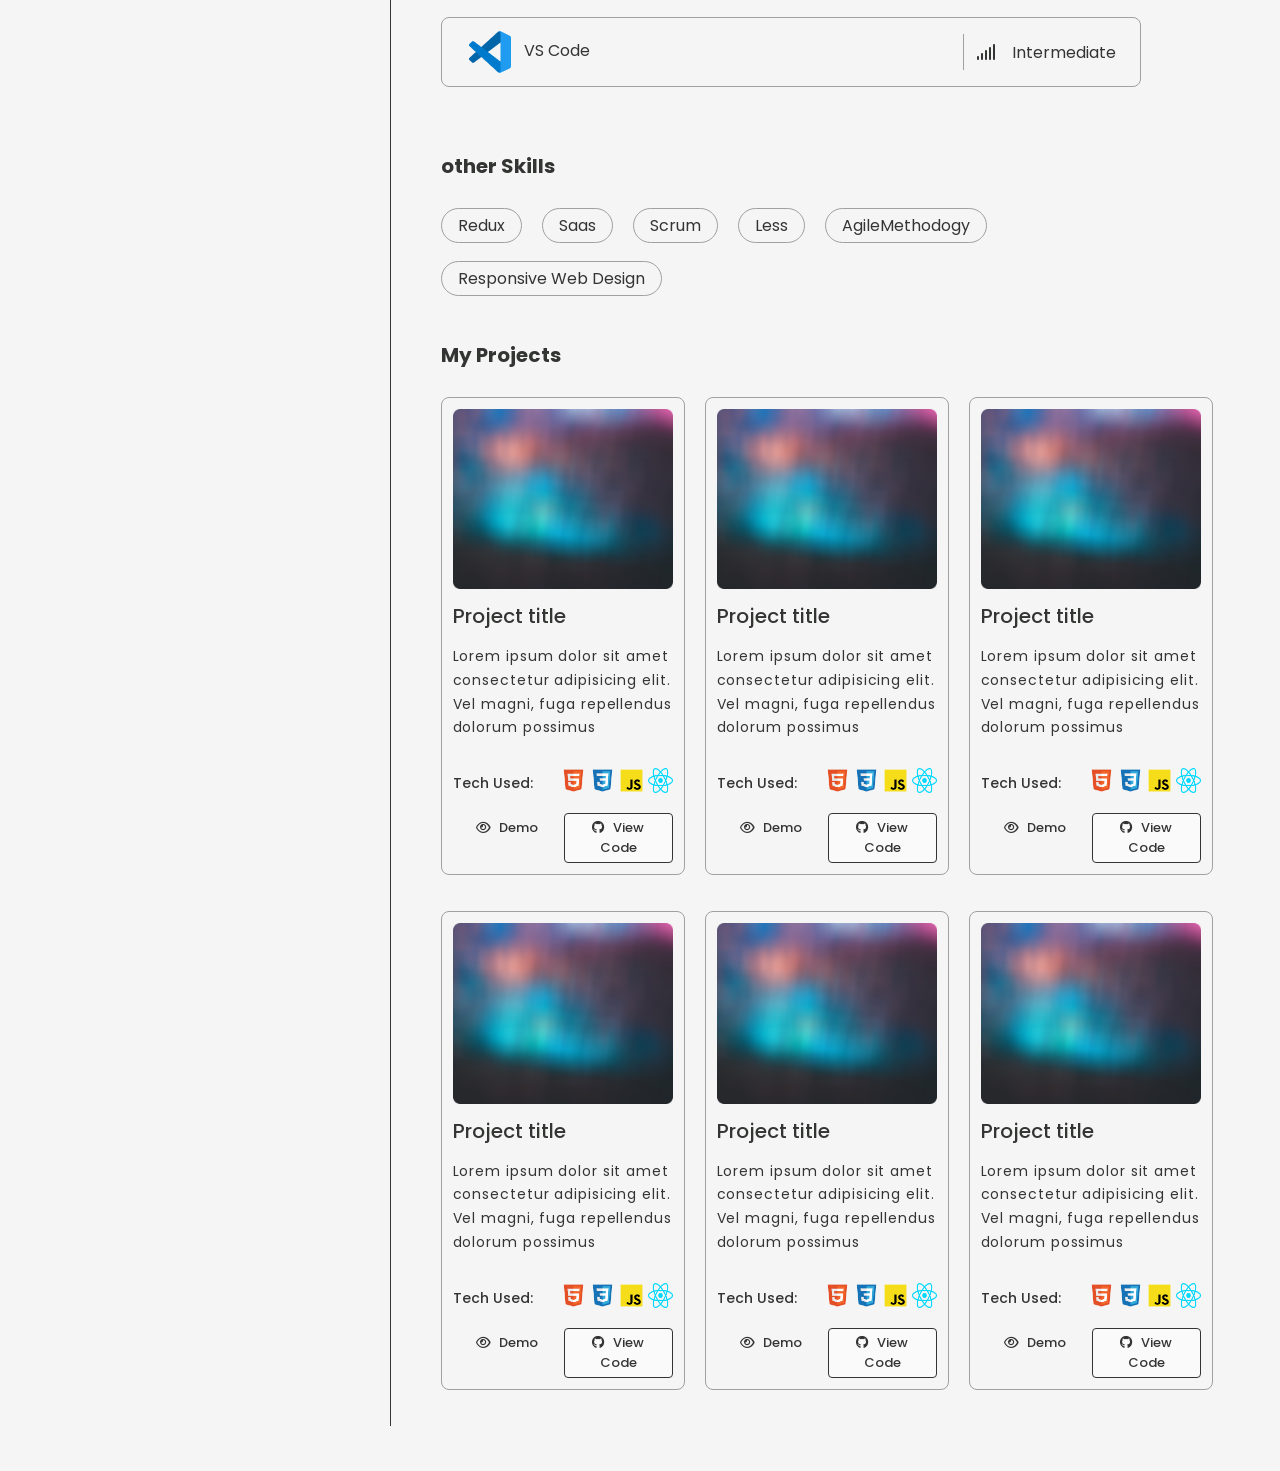
==== commit 918c27c4: "fix:comparison with orginal header img not included" ====
--- a/test 2/All.html
+++ b/test 2/All.html
@@ -3,65 +3,77 @@
   <head>
     <meta charset="UTF-8" />
     <meta name="viewport" content="width=device-width, initial-scale=1.0" />
+    <link rel="shortcut icon" type="image/x-icon" href="/images/favicon.ico" />
     <title>Alireza Haghighi</title>
-    <link rel="icon" type="image/x-icon" href="/images/favicon.ico" />
-    <link rel="stylesheet" href="/assets/style.css" />
-    <link rel="stylesheet" href="/assets/webfonts/all.min.css" />
-    <link rel="stylesheet" href="/assets/responsive.css" />
+    <link rel="preconnect" href="https://fonts.googleapis.com" />
+    <link rel="preconnect" href="https://fonts.gstatic.com" crossorigin />
+    <link
+      href="https://fonts.googleapis.com/css2?family=Poppins:wght@300;400;500;700&display=swap"
+      rel="stylesheet"
+    />
+
+    <link rel="stylesheet" href="../assets/style.css" />
+    <link rel="stylesheet" href="../assets/webfonts/all.min.css" />
+    <link rel="stylesheet" href="../assets/responsive.css" />
   </head>
   <body>
     <!-- HEADER -->
     <header class="header">
       <img src="/assets/images/h2.jpg" alt="Haghighi" />
       <div class="title">
-        <h1>Alireza</h1>
+        <h1>Alireza Haghighi</h1>
         <h2 class="position">
           <i class="fa-solid fa-angle-right"></i>
-          front
+          Frontend Developer
         </h2>
-        <a class="button" href="https://github.com" target="_blank">
+        <a
+          class="button outline icon"
+          href="https://github.com"
+          target="_blank"
+        >
           <i class="fa-brands fa-github"></i>
           My Github Profile</a
         >
       </div>
-      <a class="lang" href="fa.html"> <i class="fa-solid fa-globe"></i>Fa</a>
+      <a class="button outline lang icon small" href="fa.html" target="_blank">
+        <i class="fa-solid fa-globe"></i>Fa</a
+      >
     </header>
+    <!-- NAVBAR -->
     <div class="container">
-      <!-- NAVBAR -->
       <nav>
         <ul>
           <li class="active">
-              <span class="marker">
-                <i class="fa-solid fa-angle-right"></i>
-              </span>
-              About Me
-            </a>
+            <span class="marker">
+              <i class="fa-solid fa-angle-right"></i>
+            </span>
+            About Me
           </li>
           <li>
-              <span class="marker">
-                <i class="fa-solid fa-angle-right"></i>
-              </span>
-              My Skills</a
-            >
+            <span class="marker">
+              <i class="fa-solid fa-angle-right"></i>
+            </span>
+            My Skills
           </li>
           <li>
-              <span class="marker">
-                <i class="fa-solid fa-angle-right"></i>
-              </span>
-              My Projects</a
-            >
+            <span class="marker">
+              <i class="fa-solid fa-angle-right"></i>
+            </span>
+            My Projects
           </li>
         </ul>
       </nav>
+      <!-- ABOUT ME -->
       <div class="section">
-        <!-- ABOUT ME -->
-        <section>
+        <section id="about-me">
           <h4>About Me</h4>
           <p>
-            Lorem ipsum dolor sit amet consectetur adipisicing elit. Vel magni,
-            fuga repellendus dolorum possimus, recusandae ullam assumenda harum
-            maiores adipisci et commodi unde mollitia accusamus saepe veritatis
-            repellat, vero velit.<br />INTJ 20-year-old.
+            Greetings, I'm Alireza Haghighi. Interested in websites. Currently
+            learning Frontend stuff or something like that. INTJ 20-year-old.<br />
+            Lorem Ipsum is simply dummy text of the printing and typesetting
+            industry. Lorem Ipsum has been the industry's standard dummy text
+            ever since the 1500s, when an unknown printer took a galley of type
+            and scrambled it to make a type specimen book.
           </p>
 
           <div class="contact">
@@ -81,50 +93,21 @@
             </div>
           </div>
 
-          <h5>Social</h5>
+          <h5>Social Media</h5>
           <ul class="socials">
-            <li>
-              <a href="#" target="_blank">
-                <span class="linkedin"></span>
-              </a>
-            </li>
-            <li>
-              <a href="#" target="_blank">
-                <span class="twitter"></span>
-              </a>
-            </li>
-            <li>
-              <a href="#" target="_blank">
-                <span class="instagram"></span>
-              </a>
-            </li>
-            <li>
-              <a href="#" target="_blank">
-                <span class="stackoverflow"></span>
-              </a>
-            </li>
-            <li>
-              <a href="#" target="_blank">
-                <span class="github"></span>
-              </a>
-            </li>
-            <li>
-              <a href="#" target="_blank">
-                <span class="whatsapp"></span>
-              </a>
-            </li>
-            <li>
-              <a href="#" target="_blank">
-                <span class="telegram"></span>
-              </a>
-            </li>
+            <li class="github"></li>
+            <li class="instagram"></li>
+            <li class="linkedin"></li>
+            <li class="stackoverflow"></li>
+            <li class="telegram"></li>
+            <li class="twitter"></li>
+            <li class="whatsapp"></li>
           </ul>
         </section>
         <!-- SKILLLS -->
         <section>
           <h4>Technology</h4>
           <ul class="skills">
-          <ul class="skills">
             <li>
               <span class="title">
                 <img src="/assets/images/icon/html.png" alt="HTML Advance" />
@@ -179,7 +162,7 @@
               <span> <i class="fa-solid fa-signal"></i> Intermediate</span>
             </li>
           </ul>
-          <h4>other Skills</h4>
+          <h4 class="mt-64">other Skills</h4>
           <ul class="other-skills">
             <li>Redux</li>
             <li>Saas</li>
@@ -198,137 +181,149 @@
               <h6 class="title">Project title</h6>
               <p class="description">
                 Lorem ipsum dolor sit amet consectetur adipisicing elit. Vel
-                magni, fuga repellendus dolorum possimus, recusandae ullam
-                assumenda harum maiores adipisci et commodi unde mollitia
-                accusamus saepe veritatis repellat, vero velit
-              </p>
-              <div class="tech">
-                Tech Used:
-                <ul>
-                  <li><img src="/assets/images/icon/html.png" alt="" /></li>
-                  <li><img src="/assets/images/icon/css.png" alt="" /></li>
-                  <li><img src="/assets/images/icon/js.png" alt="" /></li>
-                  <li><img src="/assets/images/icon/react.png" alt="" /></li>
-                </ul>
-              </div>
-              <div class="buttons">
-                <a href="#"><i class="fa-regular fa-eye"></i> Demo</a>
-                <a href="#"><i class="fa-brands fa-github"></i> View Code</a>
-              </div>
-            </div>
-            <div class="project">
-              <img src="/assets/images/placeholder.png" alt="" />
-              <h6 class="title">Project title</h6>
-              <p class="description">
-                Lorem ipsum dolor sit amet consectetur adipisicing elit. Vel
-                magni, fuga repellendus dolorum possimus, recusandae ullam
-                assumenda harum maiores adipisci et commodi unde mollitia
-                accusamus saepe veritatis repellat, vero velit
-              </p>
-              <div class="tech">
-                Tech Used:
-                <ul>
-                  <li><img src="/assets/images/icon/html.png" alt="" /></li>
-                  <li><img src="/assets/images/icon/css.png" alt="" /></li>
-                  <li><img src="/assets/images/icon/js.png" alt="" /></li>
-                  <li><img src="/assets/images/icon/react.png" alt="" /></li>
-                </ul>
-              </div>
-              <div class="buttons">
-                <a href="#"><i class="fa-regular fa-eye"></i> Demo</a>
-                <a href="#"><i class="fa-brands fa-github"></i> View Code</a>
-              </div>
-            </div>
-            <div class="project">
-              <img src="/assets/images/placeholder.png" alt="" />
-              <h6 class="title">Project title</h6>
-              <p class="description">
-                Lorem ipsum dolor sit amet consectetur adipisicing elit. Vel
-                magni, fuga repellendus dolorum possimus, recusandae ullam
-                assumenda harum maiores adipisci et commodi unde mollitia
-                accusamus saepe veritatis repellat, vero velit
-              </p>
-              <div class="tech">
-                Tech Used:
-                <ul>
-                  <li><img src="/assets/images/icon/html.png" alt="" /></li>
-                  <li><img src="/assets/images/icon/css.png" alt="" /></li>
-                  <li><img src="/assets/images/icon/js.png" alt="" /></li>
-                  <li><img src="/assets/images/icon/react.png" alt="" /></li>
-                </ul>
-              </div>
-              <div class="buttons">
-                <a href="#"><i class="fa-regular fa-eye"></i> Demo</a>
-                <a href="#"><i class="fa-brands fa-github"></i> View Code</a>
-              </div>
-            </div>
-            <div class="project">
-              <img src="/assets/images/placeholder.png" alt="" />
-              <h6 class="title">Project title</h6>
-              <p class="description">
-                Lorem ipsum dolor sit amet consectetur adipisicing elit. Vel
-                magni, fuga repellendus dolorum possimus, recusandae ullam
-                assumenda harum maiores adipisci et commodi unde mollitia
-                accusamus saepe veritatis repellat, vero velit
-              </p>
-              <div class="tech">
-                Tech Used:
-                <ul>
-                  <li><img src="/assets/images/icon/html.png" alt="" /></li>
-                  <li><img src="/assets/images/icon/css.png" alt="" /></li>
-                  <li><img src="/assets/images/icon/js.png" alt="" /></li>
-                  <li><img src="/assets/images/icon/react.png" alt="" /></li>
-                </ul>
-              </div>
-              <div class="buttons">
-                <a href="#"><i class="fa-regular fa-eye"></i> Demo</a>
-                <a href="#"><i class="fa-brands fa-github"></i> View Code</a>
-              </div>
-            </div>
-            <div class="project">
-              <img src="/assets/images/placeholder.png" alt="" />
-              <h6 class="title">Project title</h6>
-              <p class="description">
-                Lorem ipsum dolor sit amet consectetur adipisicing elit. Vel
-                magni, fuga repellendus dolorum possimus, recusandae ullam
-                assumenda harum maiores adipisci et commodi unde mollitia
-                accusamus saepe veritatis repellat, vero velit
-              </p>
-              <div class="tech">
-                Tech Used:
-                <ul>
-                  <li><img src="/assets/images/icon/html.png" alt="" /></li>
-                  <li><img src="/assets/images/icon/css.png" alt="" /></li>
-                  <li><img src="/assets/images/icon/js.png" alt="" /></li>
-                  <li><img src="/assets/images/icon/react.png" alt="" /></li>
-                </ul>
-              </div>
-              <div class="buttons">
-                <a href="#"><i class="fa-regular fa-eye"></i> Demo</a>
-                <a href="#"><i class="fa-brands fa-github"></i> View Code</a>
-              </div>
-            </div>
-            <div class="project">
-              <img src="/assets/images/placeholder.png" alt="" />
-              <h6 class="title">Project title</h6>
-              <p class="description">
-                Lorem ipsum dolor sit amet consectetur adipisicing elit. Vel
-                magni, fuga repellendus dolorum possimus, recusandae ullam
-                assumenda harum maiores adipisci et commodi unde mollitia
-                accusamus saepe veritatis repellat, vero velit
-              </p>
-              <div class="tech">
-                Tech Used:
-                <ul>
-                  <li><img src="/assets/images/icon/html.png" alt="" /></li>
-                  <li><img src="/assets/images/icon/css.png" alt="" /></li>
-                  <li><img src="/assets/images/icon/js.png" alt="" /></li>
-                  <li><img src="/assets/images/icon/react.png" alt="" /></li>
-                </ul>
-              </div>
-              <div class="buttons">
-                <a href="#"><i class="fa-regular fa-eye"></i> Demo</a>
-                <a href="#"><i class="fa-brands fa-github"></i> View Code</a>
+                magni, fuga repellendus dolorum possimus
+              </p>
+              <div class="tech">
+                Tech Used:
+                <ul>
+                  <li><img src="/assets/images/icon/html.png" alt="" /></li>
+                  <li><img src="/assets/images/icon/css.png" alt="" /></li>
+                  <li><img src="/assets/images/icon/js.png" alt="" /></li>
+                  <li><img src="/assets/images/icon/react.png" alt="" /></li>
+                </ul>
+              </div>
+              <div class="buttons">
+                <a class="button ghost" href="#"
+                  ><i class="fa-regular fa-eye"></i> Demo</a
+                >
+                <a class="button outline dark" href="#"
+                  ><i class="fa-brands fa-github"></i> View Code</a
+                >
+              </div>
+            </div>
+            <div class="project">
+              <img src="/assets/images/placeholder.png" alt="" />
+              <h6 class="title">Project title</h6>
+              <p class="description">
+                Lorem ipsum dolor sit amet consectetur adipisicing elit. Vel
+                magni, fuga repellendus dolorum possimus
+              </p>
+              <div class="tech">
+                Tech Used:
+                <ul>
+                  <li><img src="/assets/images/icon/html.png" alt="" /></li>
+                  <li><img src="/assets/images/icon/css.png" alt="" /></li>
+                  <li><img src="/assets/images/icon/js.png" alt="" /></li>
+                  <li><img src="/assets/images/icon/react.png" alt="" /></li>
+                </ul>
+              </div>
+              <div class="buttons">
+                <a class="button ghost" href="#"
+                  ><i class="fa-regular fa-eye"></i> Demo</a
+                >
+                <a class="button outline dark" href="#"
+                  ><i class="fa-brands fa-github"></i> View Code</a
+                >
+              </div>
+            </div>
+            <div class="project">
+              <img src="/assets/images/placeholder.png" alt="" />
+              <h6 class="title">Project title</h6>
+              <p class="description">
+                Lorem ipsum dolor sit amet consectetur adipisicing elit. Vel
+                magni, fuga repellendus dolorum possimus
+              </p>
+              <div class="tech">
+                Tech Used:
+                <ul>
+                  <li><img src="/assets/images/icon/html.png" alt="" /></li>
+                  <li><img src="/assets/images/icon/css.png" alt="" /></li>
+                  <li><img src="/assets/images/icon/js.png" alt="" /></li>
+                  <li><img src="/assets/images/icon/react.png" alt="" /></li>
+                </ul>
+              </div>
+              <div class="buttons">
+                <a class="button ghost" href="#"
+                  ><i class="fa-regular fa-eye"></i> Demo</a
+                >
+                <a class="button outline dark" href="#"
+                  ><i class="fa-brands fa-github"></i> View Code</a
+                >
+              </div>
+            </div>
+            <div class="project">
+              <img src="/assets/images/placeholder.png" alt="" />
+              <h6 class="title">Project title</h6>
+              <p class="description">
+                Lorem ipsum dolor sit amet consectetur adipisicing elit. Vel
+                magni, fuga repellendus dolorum possimus
+              </p>
+              <div class="tech">
+                Tech Used:
+                <ul>
+                  <li><img src="/assets/images/icon/html.png" alt="" /></li>
+                  <li><img src="/assets/images/icon/css.png" alt="" /></li>
+                  <li><img src="/assets/images/icon/js.png" alt="" /></li>
+                  <li><img src="/assets/images/icon/react.png" alt="" /></li>
+                </ul>
+              </div>
+              <div class="buttons">
+                <a class="button ghost" href="#"
+                  ><i class="fa-regular fa-eye"></i> Demo</a
+                >
+                <a class="button outline dark" href="#"
+                  ><i class="fa-brands fa-github"></i> View Code</a
+                >
+              </div>
+            </div>
+            <div class="project">
+              <img src="/assets/images/placeholder.png" alt="" />
+              <h6 class="title">Project title</h6>
+              <p class="description">
+                Lorem ipsum dolor sit amet consectetur adipisicing elit. Vel
+                magni, fuga repellendus dolorum possimus
+              </p>
+              <div class="tech">
+                Tech Used:
+                <ul>
+                  <li><img src="/assets/images/icon/html.png" alt="" /></li>
+                  <li><img src="/assets/images/icon/css.png" alt="" /></li>
+                  <li><img src="/assets/images/icon/js.png" alt="" /></li>
+                  <li><img src="/assets/images/icon/react.png" alt="" /></li>
+                </ul>
+              </div>
+              <div class="buttons">
+                <a class="button ghost" href="#"
+                  ><i class="fa-regular fa-eye"></i> Demo</a
+                >
+                <a class="button outline dark" href="#"
+                  ><i class="fa-brands fa-github"></i> View Code</a
+                >
+              </div>
+            </div>
+            <div class="project">
+              <img src="/assets/images/placeholder.png" alt="" />
+              <h6 class="title">Project title</h6>
+              <p class="description">
+                Lorem ipsum dolor sit amet consectetur adipisicing elit. Vel
+                magni, fuga repellendus dolorum possimus
+              </p>
+              <div class="tech">
+                Tech Used:
+                <ul>
+                  <li><img src="/assets/images/icon/html.png" alt="" /></li>
+                  <li><img src="/assets/images/icon/css.png" alt="" /></li>
+                  <li><img src="/assets/images/icon/js.png" alt="" /></li>
+                  <li><img src="/assets/images/icon/react.png" alt="" /></li>
+                </ul>
+              </div>
+              <div class="buttons">
+                <a class="button ghost" href="#"
+                  ><i class="fa-regular fa-eye"></i> Demo</a
+                >
+                <a class="button outline dark" href="#"
+                  ><i class="fa-brands fa-github"></i> View Code</a
+                >
               </div>
             </div>
           </div>
--- a/assets/style.css
+++ b/assets/style.css
@@ -1,4 +1,4 @@
-@font-face {
+/* @font-face {
   font-family: "Poppins";
   src: url("/assets/fonts/woff/Poppins-Light.woff") format("woff"),
     url("/assets/fonts/ttf/Poppins-Light.ttf") format("ttf");
@@ -15,7 +15,7 @@
   src: url("/assets/fonts/woff/Poppins-Regular.woff") format("woff")
     url("/assets/fonts/ttf/Poppins-Regular.ttf") format("ttf");
   font-weight: 500;
-}
+} */
 
 /* global */
 
@@ -28,9 +28,12 @@
   text-decoration: none;
 }
 
-body {
+body,
+html {
   background-color: #f5f5f5;
   margin: 0;
+  padding: 0;
+  width: 100%;
   color: #333533;
 }
 
@@ -55,6 +58,11 @@
   font-weight: 400;
 }
 
+h4 {
+  font-size: 20px;
+  font-weight: bold;
+}
+
 h5 {
   color: #a0a0a0;
   font-size: 18px;
@@ -71,10 +79,14 @@
   padding: 0;
 }
 
+.mt-64 {
+  margin-top: 64px;
+}
+
 /* container */
 
 .header,
-.contaner {
+.container {
   padding: 45px 0;
   justify-content: center;
   display: flex;
@@ -98,70 +110,102 @@
 
 .header .title {
   margin: 0 50px;
+  color: #ffd100;
 }
 
 .header .title h1 {
   font-size: 56px;
+  font-weight: 500;
   margin: 0;
   line-height: 1;
 }
 
-.header .position {
+.title .position {
   color: #f5f5f5;
   font-size: 32px;
   margin: 40px 0;
-}
-
-.header .position i,
-.header .title h1,
-.button,
-.button i {
+  font-weight: 400;
+}
+
+.title .position i {
+  margin-right: 10px;
   color: #ffd100;
 }
 
 .button {
+  padding: 8px 24px;
   border: 1px solid #ffd100;
   border-radius: 4px;
-  padding: 8px 24px;
-}
-
-.button:hover {
+  text-align: center;
+  color: #ffd100;
+  display: inline-block;
+}
+
+.button.icon i {
+  display: inline-block;
+  font-size: 18px;
+  margin-right: 10px;
+}
+
+.button.small.icon i {
+  display: inline-block;
+  font-size: 12px;
+  margin-right: 5px;
+}
+.button.ghost {
+  padding: 4px 8px;
+  border: none;
+  text-align: center;
+  color: #333533;
+  border: 1px solid transparent;
+}
+
+.button.ghost:hover {
+  border-color: #333533;
+}
+
+.button.outline:hover {
   background-color: #ffd100;
   color: #333533;
 }
 
-.button:hover i {
-  color: #333533;
-}
-
-.button i {
-  margin-right: 6px;
-}
-
-.lang {
+.button.outline.dark {
+  padding: 4px 8px;
+  background-color: #fafafa;
+  border-color: #333533;
+  color: #333533;
+}
+
+.button.outline.dark:hover {
+  background-color: #333533;
+  border-color: #333533;
+  color: #fafafa;
+}
+
+.button.lang {
   color: #f5f5f5;
   border: 1px solid #f5f5f5;
-  border-radius: 4px;
   padding: 4px 8px;
   font-size: 12px;
   opacity: 0.7;
   align-self: flex-start;
-}
-
-.lang i {
-  color: #f5f5f5;
-  margin-right: 4px;
-}
-
-.lang:hover {
+  background-color: transparent;
+}
+
+.button.lang:hover {
+  background-color: transparent;
   opacity: 1;
+  border-color: #fafafa;
+  color: #fafafa;
 }
 
 /* .container nav */
 
 .container {
-  display: flex;
-  justify-content: center;
+  /* display: flex;
+  justify-content: center; */
+  align-items: flex-start;
+  color: #333533;
 }
 
 .mobile-nav {
@@ -174,38 +218,37 @@
   font-weight: 300;
 }
 
-.container nav ul li a {
-  color: #333533;
-}
-
-.container nav ul li i {
-  vertical-align: middle;
+.container nav ul {
+  font-size: 24px;
 }
 
 .container nav ul li {
   cursor: pointer;
 }
 
-.container nav li.active {
-  font-weight: 500;
-}
-
-.container nav ul li .marker {
-  display: inline-block;
+ul li .marker {
+  width: 42px;
   height: 42px;
-  width: 42px;
+  line-height: 42px;
+  border-radius: 50%;
   border: 1px solid #333533;
-  border-radius: 50%;
+  display: inline-block;
+  vertical-align: middle;
   text-align: center;
-  vertical-align: middle;
-  line-height: 42px;
   margin-right: 12px;
 }
 
-.container nav ul li.active .marker,
+ul li.active {
+  font-weight: 500;
+}
+
+ul li.active .marker,
 .container nav ul li:hover .marker {
   background-color: #333533;
   color: #ffd100;
+}
+
+ul li .marker i {
   font-size: 22px;
 }
 
@@ -213,7 +256,7 @@
   content: "";
   display: block;
   border-left: 1px dashed #333533;
-  margin: 16px 0 16px 21px;
+  margin: 16px 0 16px 20px;
   height: 48px;
 }
 
@@ -221,8 +264,9 @@
 
 .section {
   width: 700px;
+  margin-top: 6px;
   border-left: 1px solid #333533;
-  padding: 50px;
+  padding-left: 50px;
 }
 
 .section section:last-child {
@@ -260,81 +304,81 @@
 .socials li {
   display: inline-block;
   margin-right: 24px;
-}
-
-.socials li span {
-  display: inline-block;
   height: 56px;
   width: 56px;
-}
-
-.socials li span.linkedin {
+  background-size: cover;
+  cursor: pointer;
+}
+
+.socials li.linkedin {
   background-image: url("/assets/images/icon/social/linkedin.png");
 }
 
-.socials li:hover span.linkedin {
+.socials li.linkedin:hover {
   background-image: url("/assets/images/icon/social/linkedin-hover.png");
 }
 
-.socials li span.twitter {
+.socials li.twitter {
   background-image: url("/assets/images/icon/social/twitter.png");
 }
 
-.socials li:hover span.twitter {
+.socials li.twitter:hover {
   background-image: url("/assets/images/icon/social/twitter-hover.png");
 }
 
-.socials li span.instagram {
+.socials li.instagram {
   background-image: url("/assets/images/icon/social/instagram.png");
 }
 
-.socials li:hover span.instagram {
+.socials li.instagram:hover {
   background-image: url("/assets/images/icon/social/instagram-hover.png");
 }
 
-.socials li span.stackoverflow {
+.socials li.stackoverflow {
   background-image: url("/assets/images/icon/social/stackoverflow.png");
 }
 
-.socials li:hover span.stackoverflow {
+.socials li.stackoverflow:hover {
   background-image: url("/assets/images/icon/social/stackoverflow-hover.png");
 }
 
-.socials li span.github {
+.socials li.github {
   background-image: url("/assets/images/icon/social/github.png");
 }
 
-.socials li:hover span.github {
+.socials li.github:hover {
   background-image: url("/assets/images/icon/social/github-hover.png");
 }
 
-.socials li span.whatsapp {
+.socials li.whatsapp {
   background-image: url("/assets/images/icon/social/whatsapp.png");
 }
 
-.socials li:hover span.whatsapp {
+.socials li.whatsapp:hover {
   background-image: url("/assets/images/icon/social/whatsapp-hover.png");
 }
 
-.socials li span.telegram {
+.socials li.telegram {
   background-image: url("/assets/images/icon/social/telegram.png");
 }
 
-.socials li:hover span.telegram {
+.socials li.telegram:hover {
   background-image: url("/assets/images/icon/social/telegram-hover.png");
 }
 
 .skills li {
   display: flex;
+  flex-direction: row;
+  align-items: center;
+  justify-content: space-between;
   border: 1px solid #a0a0a0;
   border-radius: 8px;
-  justify-content: space-between;
-  align-items: center;
   margin-bottom: 20px;
   padding: 10px 24px;
 }
 
 .skills li img {
+  margin-right: 6px;
   vertical-align: middle;
 }
 
@@ -362,6 +406,7 @@
   width: 25%;
   display: flex;
   flex-direction: column;
+  margin-bottom: 36px;
 }
 
 .project .title {
@@ -392,6 +437,7 @@
 
 .projects {
   display: flex;
+  flex-direction: row;
   flex-wrap: wrap;
 }
 
@@ -419,7 +465,6 @@
 
 .project .buttons a:last-child,
 .project .buttons a:first-child:hover {
-  border-radius: 8px;
   border: 1px solid #333533;
 }
 
